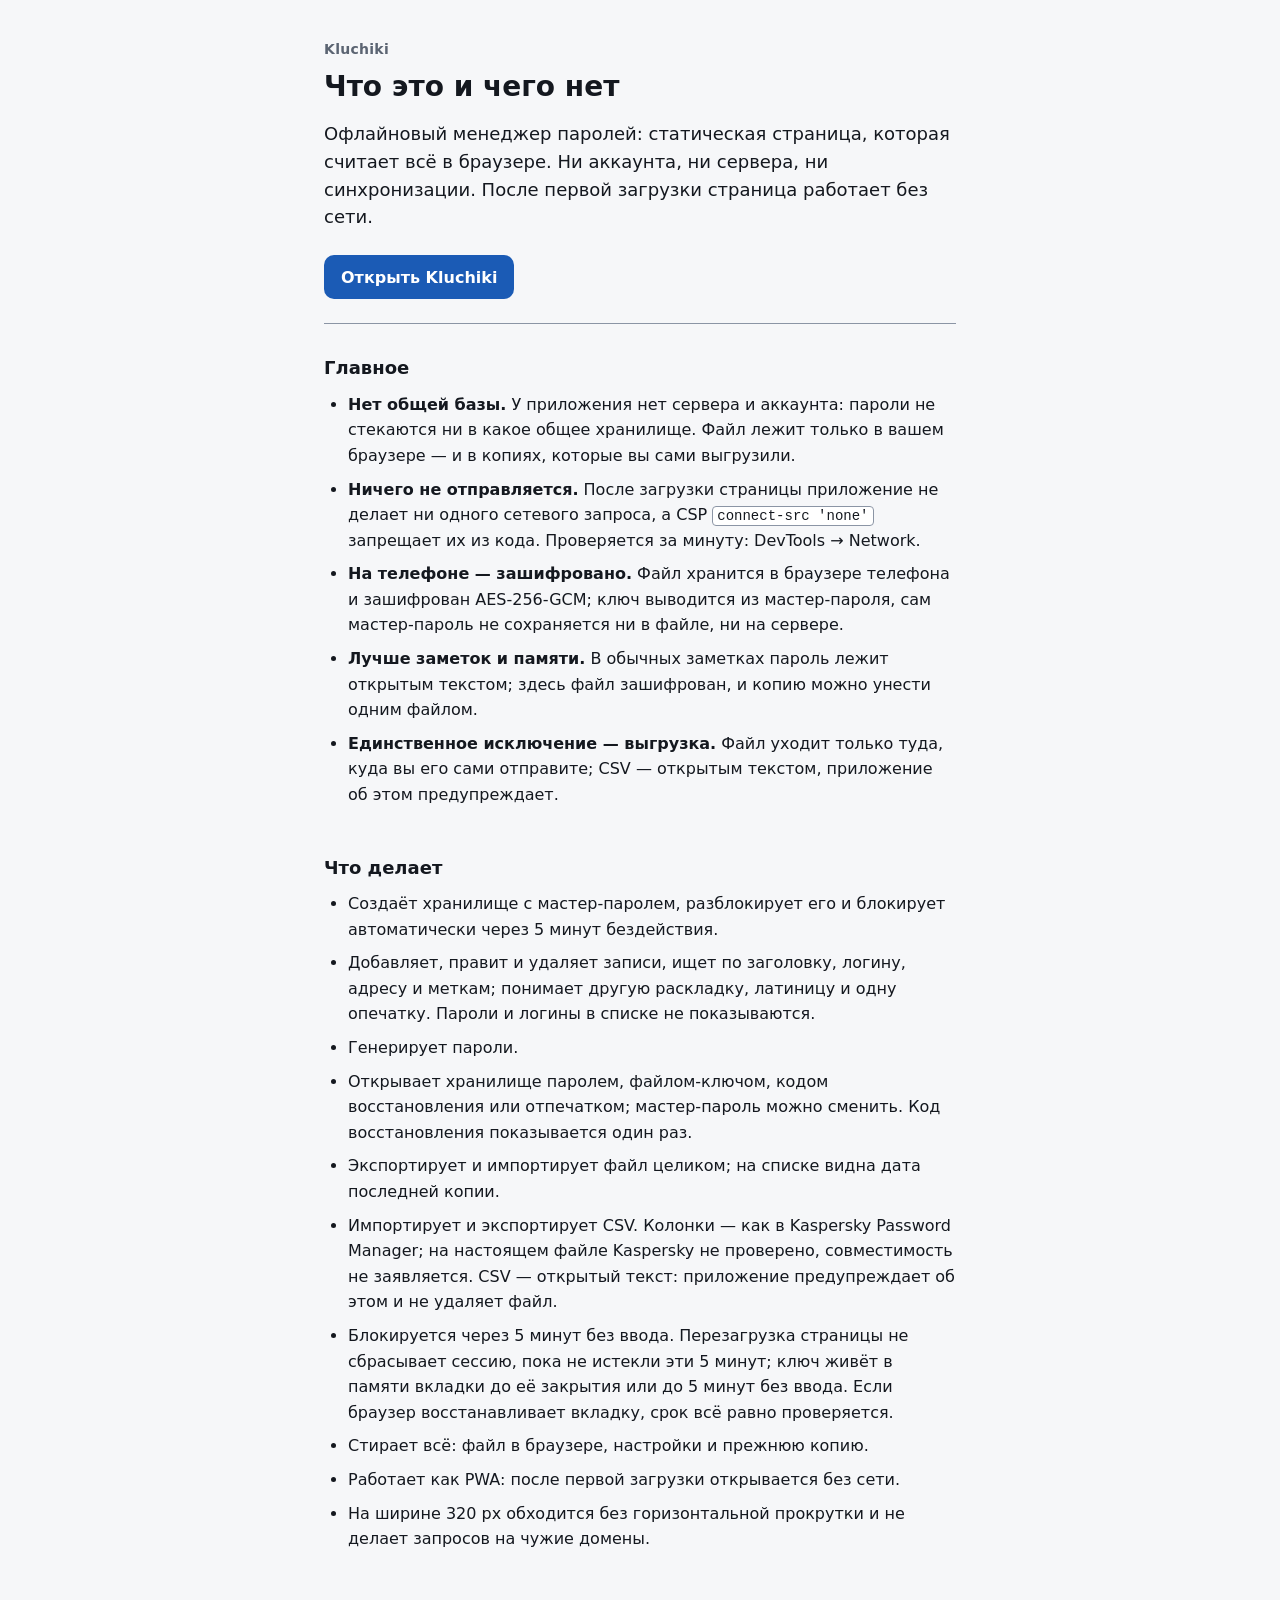
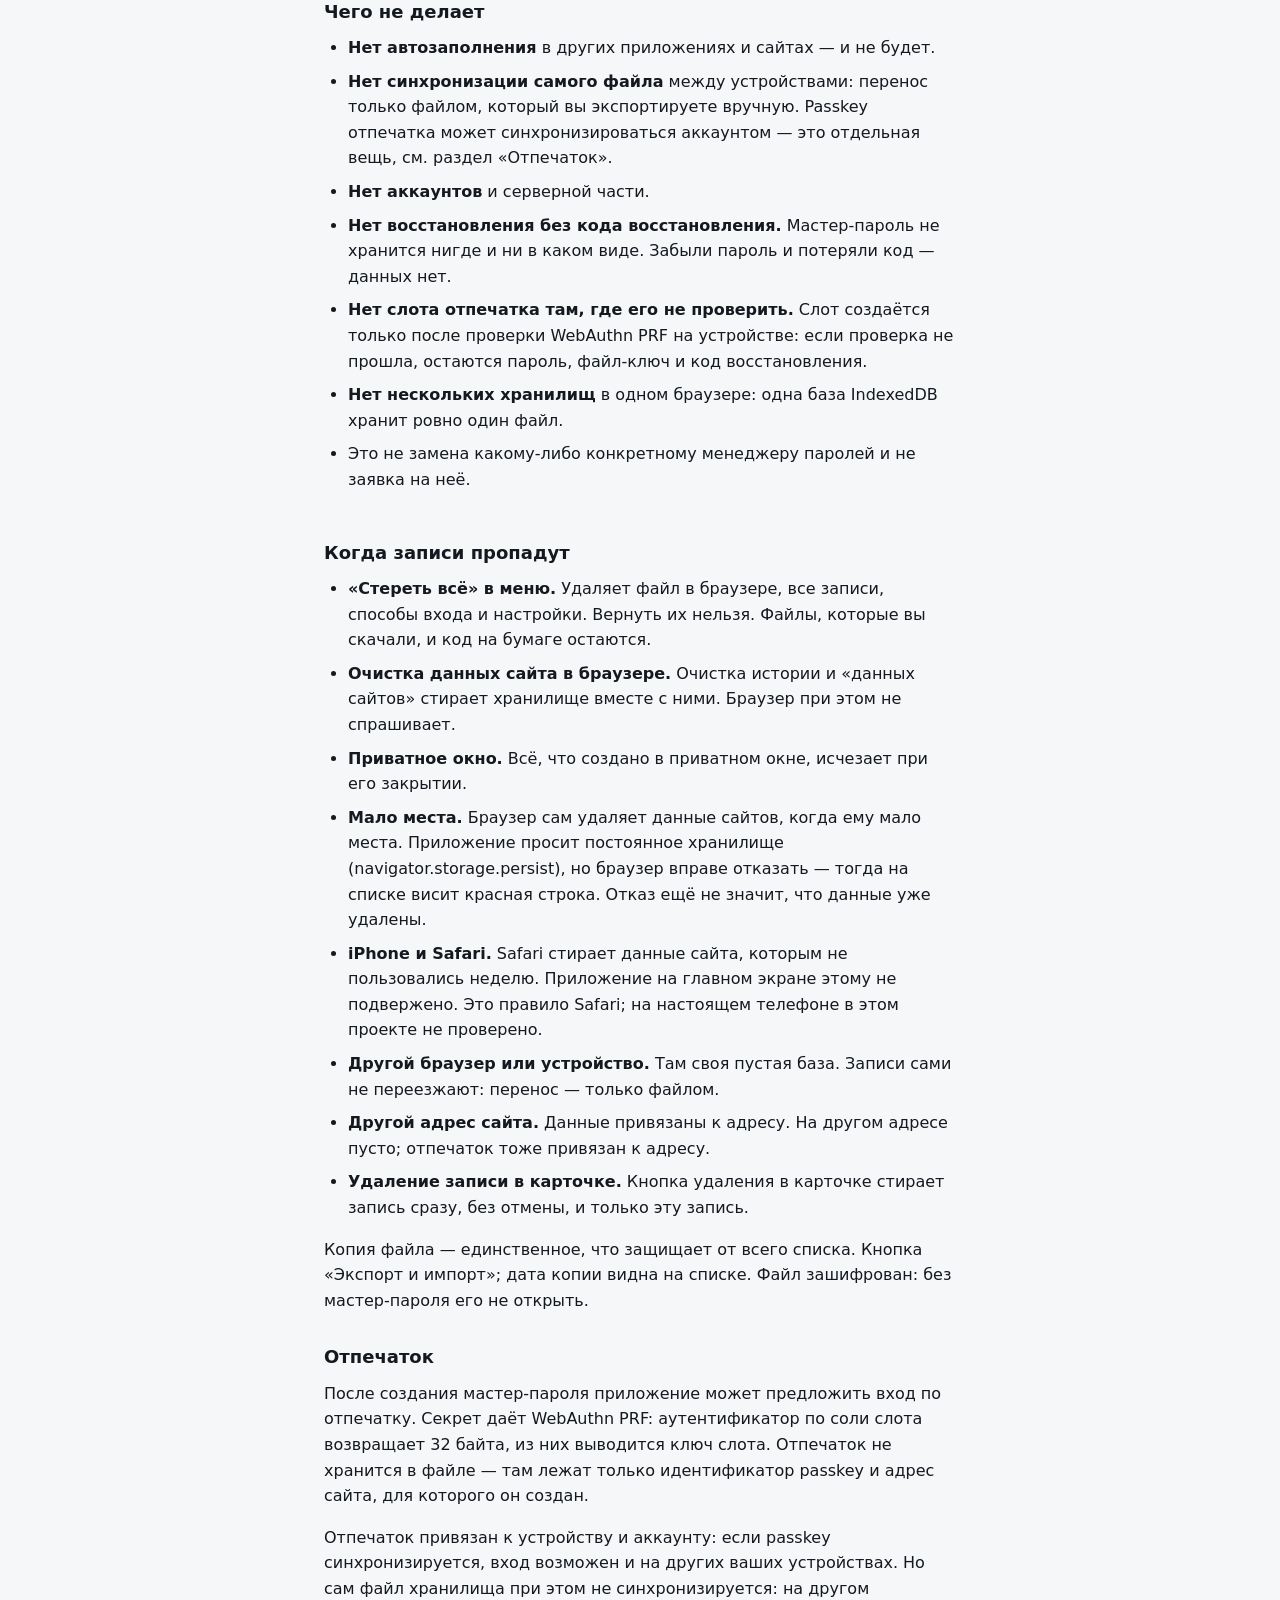
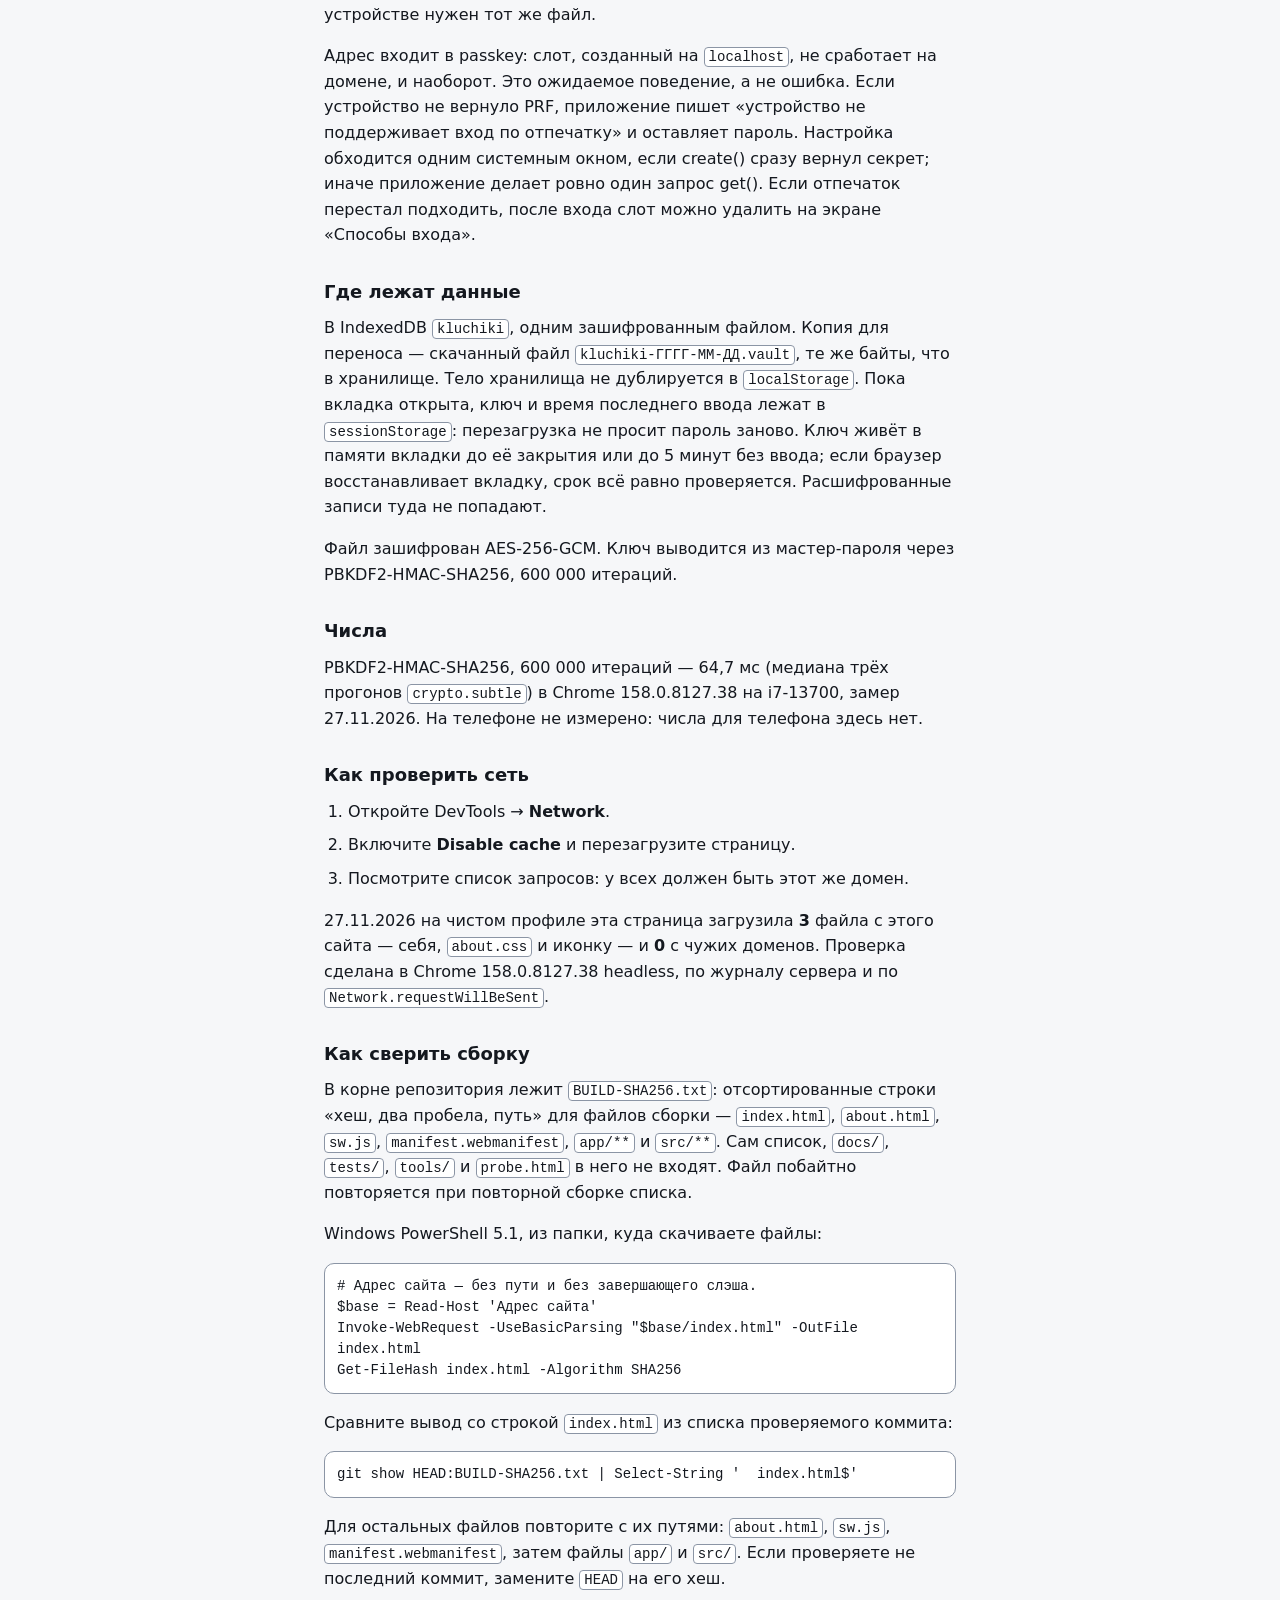
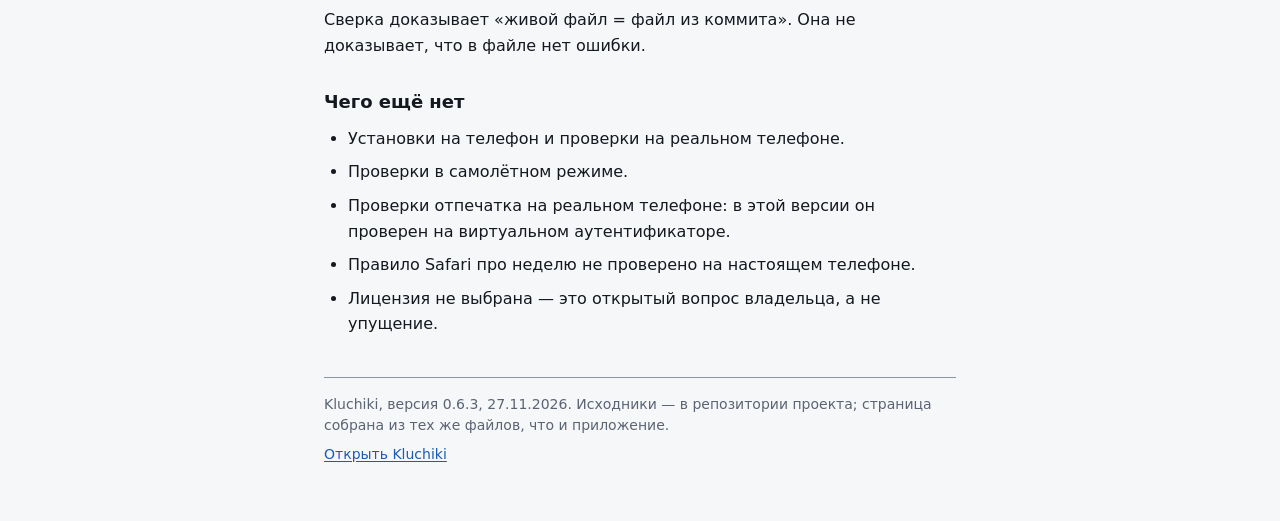
==== about.html @ 16d34124 "Артефакт приложения из main@2e95efb" ====
<!DOCTYPE html>
<html lang="ru">
<head>
<meta charset="utf-8">
<meta name="viewport" content="width=device-width, initial-scale=1">
<meta http-equiv="Content-Security-Policy" content="default-src 'none'; style-src 'self'; img-src 'self' data:">
<meta name="referrer" content="no-referrer">
<meta name="color-scheme" content="dark light">
<meta name="theme-color" content="#101216">
<title>Kluchiki — что это и чего нет</title>
<link rel="icon" type="image/png" sizes="192x192" href="./app/icons/icon-192.png">
<link rel="stylesheet" href="./app/about.css">
</head>
<body>
<main class="page">
<header class="hero">
<p class="wordmark">Kluchiki</p>
<h1>Что это и чего нет</h1>
<p class="lead">Офлайновый менеджер паролей: статическая страница, которая считает всё в браузере. Ни аккаунта, ни сервера, ни синхронизации. После первой загрузки страница работает без сети.</p>
<p class="lead-actions"><a class="button" href="./index.html">Открыть Kluchiki</a></p>
</header>

<section>
<h2>Главное</h2>
<ul>
<li><strong>Нет общей базы.</strong> У приложения нет сервера и аккаунта: пароли не стекаются ни в какое общее хранилище. Файл лежит только в вашем браузере — и в копиях, которые вы сами выгрузили.</li>
<li><strong>Ничего не отправляется.</strong> После загрузки страницы приложение не делает ни одного сетевого запроса, а CSP <code>connect-src 'none'</code> запрещает их из кода. Проверяется за минуту: DevTools → Network.</li>
<li><strong>На телефоне — зашифровано.</strong> Файл хранится в браузере телефона и зашифрован AES-256-GCM; ключ выводится из мастер-пароля, сам мастер-пароль не сохраняется ни в файле, ни на сервере.</li>
<li><strong>Лучше заметок и памяти.</strong> В обычных заметках пароль лежит открытым текстом; здесь файл зашифрован, и копию можно унести одним файлом.</li>
<li><strong>Единственное исключение — выгрузка.</strong> Файл уходит только туда, куда вы его сами отправите; CSV — открытым текстом, приложение об этом предупреждает.</li>
</ul>
</section>

<section>
<h2>Что делает</h2>
<ul>
<li>Создаёт хранилище с мастер-паролем, разблокирует его и блокирует автоматически через 5 минут бездействия.</li>
<li>Добавляет, правит и удаляет записи, ищет по заголовку, логину, адресу и меткам; понимает другую раскладку, латиницу и одну опечатку. Пароли и логины в списке не показываются.</li>
<li>Генерирует пароли.</li>
<li>Открывает хранилище паролем, файлом-ключом, кодом восстановления или отпечатком; мастер-пароль можно сменить. Код восстановления показывается один раз.</li>
<li>Экспортирует и импортирует файл целиком; на списке видна дата последней копии.</li>
<li>Импортирует и экспортирует CSV. Колонки — как в Kaspersky Password Manager; на настоящем файле Kaspersky не проверено, совместимость не заявляется. CSV — открытый текст: приложение предупреждает об этом и не удаляет файл.</li>
<li>Блокируется через 5 минут без ввода. Перезагрузка страницы не сбрасывает сессию, пока не истекли эти 5 минут; ключ живёт в памяти вкладки до её закрытия или до 5 минут без ввода. Если браузер восстанавливает вкладку, срок всё равно проверяется.</li>
<li>Стирает всё: файл в браузере, настройки и прежнюю копию.</li>
<li>Работает как PWA: после первой загрузки открывается без сети.</li>
<li>На ширине 320 px обходится без горизонтальной прокрутки и не делает запросов на чужие домены.</li>
</ul>
</section>

<section>
<h2>Чего не делает</h2>
<ul>
<li><strong>Нет автозаполнения</strong> в других приложениях и сайтах — и не будет.</li>
<li><strong>Нет синхронизации самого файла</strong> между устройствами: перенос только файлом, который вы экспортируете вручную. Passkey отпечатка может синхронизироваться аккаунтом — это отдельная вещь, см. раздел «Отпечаток».</li>
<li><strong>Нет аккаунтов</strong> и серверной части.</li>
<li><strong>Нет восстановления без кода восстановления.</strong> Мастер-пароль не хранится нигде и ни в каком виде. Забыли пароль и потеряли код — данных нет.</li>
<li><strong>Нет слота отпечатка там, где его не проверить.</strong> Слот создаётся только после проверки WebAuthn PRF на устройстве: если проверка не прошла, остаются пароль, файл-ключ и код восстановления.</li>
<li><strong>Нет нескольких хранилищ</strong> в одном браузере: одна база IndexedDB хранит ровно один файл.</li>
<li>Это не замена какому-либо конкретному менеджеру паролей и не заявка на неё.</li>
</ul>
</section>

<section>
<h2>Когда записи пропадут</h2>
<ul>
<li><strong>«Стереть всё» в меню.</strong> Удаляет файл в браузере, все записи, способы входа и настройки. Вернуть их нельзя. Файлы, которые вы скачали, и код на бумаге остаются.</li>
<li><strong>Очистка данных сайта в браузере.</strong> Очистка истории и «данных сайтов» стирает хранилище вместе с ними. Браузер при этом не спрашивает.</li>
<li><strong>Приватное окно.</strong> Всё, что создано в приватном окне, исчезает при его закрытии.</li>
<li><strong>Мало места.</strong> Браузер сам удаляет данные сайтов, когда ему мало места. Приложение просит постоянное хранилище (navigator.storage.persist), но браузер вправе отказать — тогда на списке висит красная строка. Отказ ещё не значит, что данные уже удалены.</li>
<li><strong>iPhone и Safari.</strong> Safari стирает данные сайта, которым не пользовались неделю. Приложение на главном экране этому не подвержено. Это правило Safari; на настоящем телефоне в этом проекте не проверено.</li>
<li><strong>Другой браузер или устройство.</strong> Там своя пустая база. Записи сами не переезжают: перенос — только файлом.</li>
<li><strong>Другой адрес сайта.</strong> Данные привязаны к адресу. На другом адресе пусто; отпечаток тоже привязан к адресу.</li>
<li><strong>Удаление записи в карточке.</strong> Кнопка удаления в карточке стирает запись сразу, без отмены, и только эту запись.</li>
</ul>
<p>Копия файла — единственное, что защищает от всего списка. Кнопка «Экспорт и импорт»; дата копии видна на списке. Файл зашифрован: без мастер-пароля его не открыть.</p>
</section>

<section>
<h2>Отпечаток</h2>
<p>После создания мастер-пароля приложение может предложить вход по отпечатку. Секрет даёт WebAuthn PRF: аутентификатор по соли слота возвращает 32 байта, из них выводится ключ слота. Отпечаток не хранится в файле — там лежат только идентификатор passkey и адрес сайта, для которого он создан.</p>
<p>Отпечаток привязан к устройству и аккаунту: если passkey синхронизируется, вход возможен и на других ваших устройствах. Но сам файл хранилища при этом не синхронизируется: на другом устройстве нужен тот же файл.</p>
<p>Адрес входит в passkey: слот, созданный на <code>localhost</code>, не сработает на домене, и наоборот. Это ожидаемое поведение, а не ошибка. Если устройство не вернуло PRF, приложение пишет «устройство не поддерживает вход по отпечатку» и оставляет пароль. Настройка обходится одним системным окном, если create() сразу вернул секрет; иначе приложение делает ровно один запрос get(). Если отпечаток перестал подходить, после входа слот можно удалить на экране «Способы входа».</p>
</section>

<section>
<h2>Где лежат данные</h2>
<p>В IndexedDB <code>kluchiki</code>, одним зашифрованным файлом. Копия для переноса — скачанный файл <code>kluchiki-ГГГГ-ММ-ДД.vault</code>, те же байты, что в хранилище. Тело хранилища не дублируется в <code>localStorage</code>. Пока вкладка открыта, ключ и время последнего ввода лежат в <code>sessionStorage</code>: перезагрузка не просит пароль заново. Ключ живёт в памяти вкладки до её закрытия или до 5 минут без ввода; если браузер восстанавливает вкладку, срок всё равно проверяется. Расшифрованные записи туда не попадают.</p>
<p>Файл зашифрован AES-256-GCM. Ключ выводится из мастер-пароля через PBKDF2-HMAC-SHA256, 600 000 итераций.</p>
</section>

<section>
<h2>Числа</h2>
<p>PBKDF2-HMAC-SHA256, 600 000 итераций — 64,7 мс (медиана трёх прогонов <code>crypto.subtle</code>) в Chrome 158.0.8127.38 на i7-13700, замер 27.11.2026. На телефоне не измерено: числа для телефона здесь нет.</p>
</section>

<section>
<h2>Как проверить сеть</h2>
<ol>
<li>Откройте DevTools → <strong>Network</strong>.</li>
<li>Включите <strong>Disable cache</strong> и перезагрузите страницу.</li>
<li>Посмотрите список запросов: у всех должен быть этот же домен.</li>
</ol>
<p>27.11.2026 на чистом профиле эта страница загрузила <strong>3</strong> файла с этого сайта — себя, <code>about.css</code> и иконку — и <strong>0</strong> с чужих доменов. Проверка сделана в Chrome 158.0.8127.38 headless, по журналу сервера и по <code>Network.requestWillBeSent</code>.</p>
</section>

<section>
<h2>Как сверить сборку</h2>
<p>В корне репозитория лежит <code>BUILD-SHA256.txt</code>: отсортированные строки «хеш, два пробела, путь» для файлов сборки — <code>index.html</code>, <code>about.html</code>, <code>sw.js</code>, <code>manifest.webmanifest</code>, <code>app/**</code> и <code>src/**</code>. Сам список, <code>docs/</code>, <code>tests/</code>, <code>tools/</code> и <code>probe.html</code> в него не входят. Файл побайтно повторяется при повторной сборке списка.</p>
<p>Windows PowerShell 5.1, из папки, куда скачиваете файлы:</p>
<pre><code># Адрес сайта — без пути и без завершающего слэша.
$base = Read-Host 'Адрес сайта'
Invoke-WebRequest -UseBasicParsing "$base/index.html" -OutFile index.html
Get-FileHash index.html -Algorithm SHA256</code></pre>
<p>Сравните вывод со строкой <code>index.html</code> из списка проверяемого коммита:</p>
<pre><code>git show HEAD:BUILD-SHA256.txt | Select-String '  index.html$'</code></pre>
<p>Для остальных файлов повторите с их путями: <code>about.html</code>, <code>sw.js</code>, <code>manifest.webmanifest</code>, затем файлы <code>app/</code> и <code>src/</code>. Если проверяете не последний коммит, замените <code>HEAD</code> на его хеш.</p>
<p>Сверка доказывает «живой файл = файл из коммита». Она не доказывает, что в файле нет ошибки.</p>
</section>

<section>
<h2>Чего ещё нет</h2>
<ul>
<li>Установки на телефон и проверки на реальном телефоне.</li>
<li>Проверки в самолётном режиме.</li>
<li>Проверки отпечатка на реальном телефоне: в этой версии он проверен на виртуальном аутентификаторе.</li>
<li>Правило Safari про неделю не проверено на настоящем телефоне.</li>
<li>Лицензия не выбрана — это открытый вопрос владельца, а не упущение.</li>
</ul>
</section>

<footer class="footer">
<p>Kluchiki, версия 0.6.3, 27.11.2026. Исходники — в репозитории проекта; страница собрана из тех же файлов, что и приложение.</p>
<p><a href="./index.html">Открыть Kluchiki</a></p>
</footer>
</main>
</body>
</html>
---- app/about.css ----
/* Публичная страница Kluchiki. Палитра и типографика — docs/ui.md §1–2:
   те же токены, системный шрифт, тёмная и светлая тема по системе. */

:root {
  color-scheme: dark light;
  --bg: #101216;
  --surface: #191d24;
  --text: #e8eaed;
  --muted: #a9b0bb;
  --accent: #7fb0ff;
  --danger: #ff9a9a;
  --border: #616e85;
  --on-accent: var(--bg);
  --font-text: system-ui, -apple-system, "Segoe UI", Roboto, sans-serif;
  --font-mono: ui-monospace, SFMono-Regular, Menlo, Consolas, monospace;
}

@media (prefers-color-scheme: light) {
  :root {
    --bg: #f6f7f9;
    --surface: #ffffff;
    --text: #14181f;
    --muted: #5b6472;
    --accent: #1b5bb5;
    --danger: #b3261e;
    --border: #8b95a5;
    --on-accent: var(--surface);
  }
}

* {
  box-sizing: border-box;
}

html {
  -webkit-text-size-adjust: 100%;
}

body {
  margin: 0;
  background: var(--bg);
  color: var(--text);
  font: 400 16px/1.6 var(--font-text);
}

:focus {
  outline: 2px solid var(--accent);
  outline-offset: 2px;
}

.page {
  width: 100%;
  max-width: 680px;
  margin: 0 auto;
  padding: 24px 16px 48px;
}

@media (min-width: 480px) {
  .page {
    padding: 40px 24px 56px;
  }
}

.hero {
  padding-bottom: 24px;
  border-bottom: 1px solid var(--border);
}

.wordmark {
  margin: 0 0 12px;
  font: 600 14px/1.3 var(--font-text);
  letter-spacing: 0.02em;
  color: var(--muted);
}

h1 {
  margin: 0;
  font: 700 28px/1.2 var(--font-text);
  overflow-wrap: anywhere;
}

.lead {
  margin: 16px 0 0;
  font: 400 18px/1.55 var(--font-text);
  color: var(--text);
}

.lead-actions {
  margin: 24px 0 0;
}

section {
  padding-top: 32px;
}

h2 {
  margin: 0 0 12px;
  font: 600 18px/1.3 var(--font-text);
}

p {
  margin: 0 0 16px;
}

p:last-child {
  margin-bottom: 0;
}

ul,
ol {
  margin: 0 0 16px;
  padding-left: 24px;
}

li {
  margin: 0 0 8px;
}

li:last-child {
  margin-bottom: 0;
}

strong {
  font-weight: 600;
}

a {
  color: var(--accent);
  text-decoration: underline;
  text-underline-offset: 2px;
  overflow-wrap: anywhere;
}

.button {
  display: inline-flex;
  align-items: center;
  justify-content: center;
  min-height: 44px;
  padding: 0 16px;
  border: 1px solid transparent;
  border-radius: 10px;
  background: var(--accent);
  color: var(--on-accent);
  font: 600 16px/1.2 var(--font-text);
  text-decoration: none;
}

code {
  font: 400 14px/1.5 var(--font-mono);
  background: var(--surface);
  border: 1px solid var(--border);
  border-radius: 4px;
  padding: 1px 4px;
  overflow-wrap: anywhere;
}

pre {
  margin: 0 0 16px;
  padding: 12px;
  background: var(--surface);
  border: 1px solid var(--border);
  border-radius: 10px;
  overflow-x: auto;
}

pre code {
  display: block;
  padding: 0;
  border: 0;
  background: none;
  white-space: pre-wrap;
  overflow-wrap: anywhere;
}

.footer {
  margin-top: 40px;
  padding-top: 16px;
  border-top: 1px solid var(--border);
  font: 400 14px/1.5 var(--font-text);
  color: var(--muted);
}

.footer p {
  margin: 0 0 8px;
}

.footer p:last-child {
  margin-bottom: 0;
}
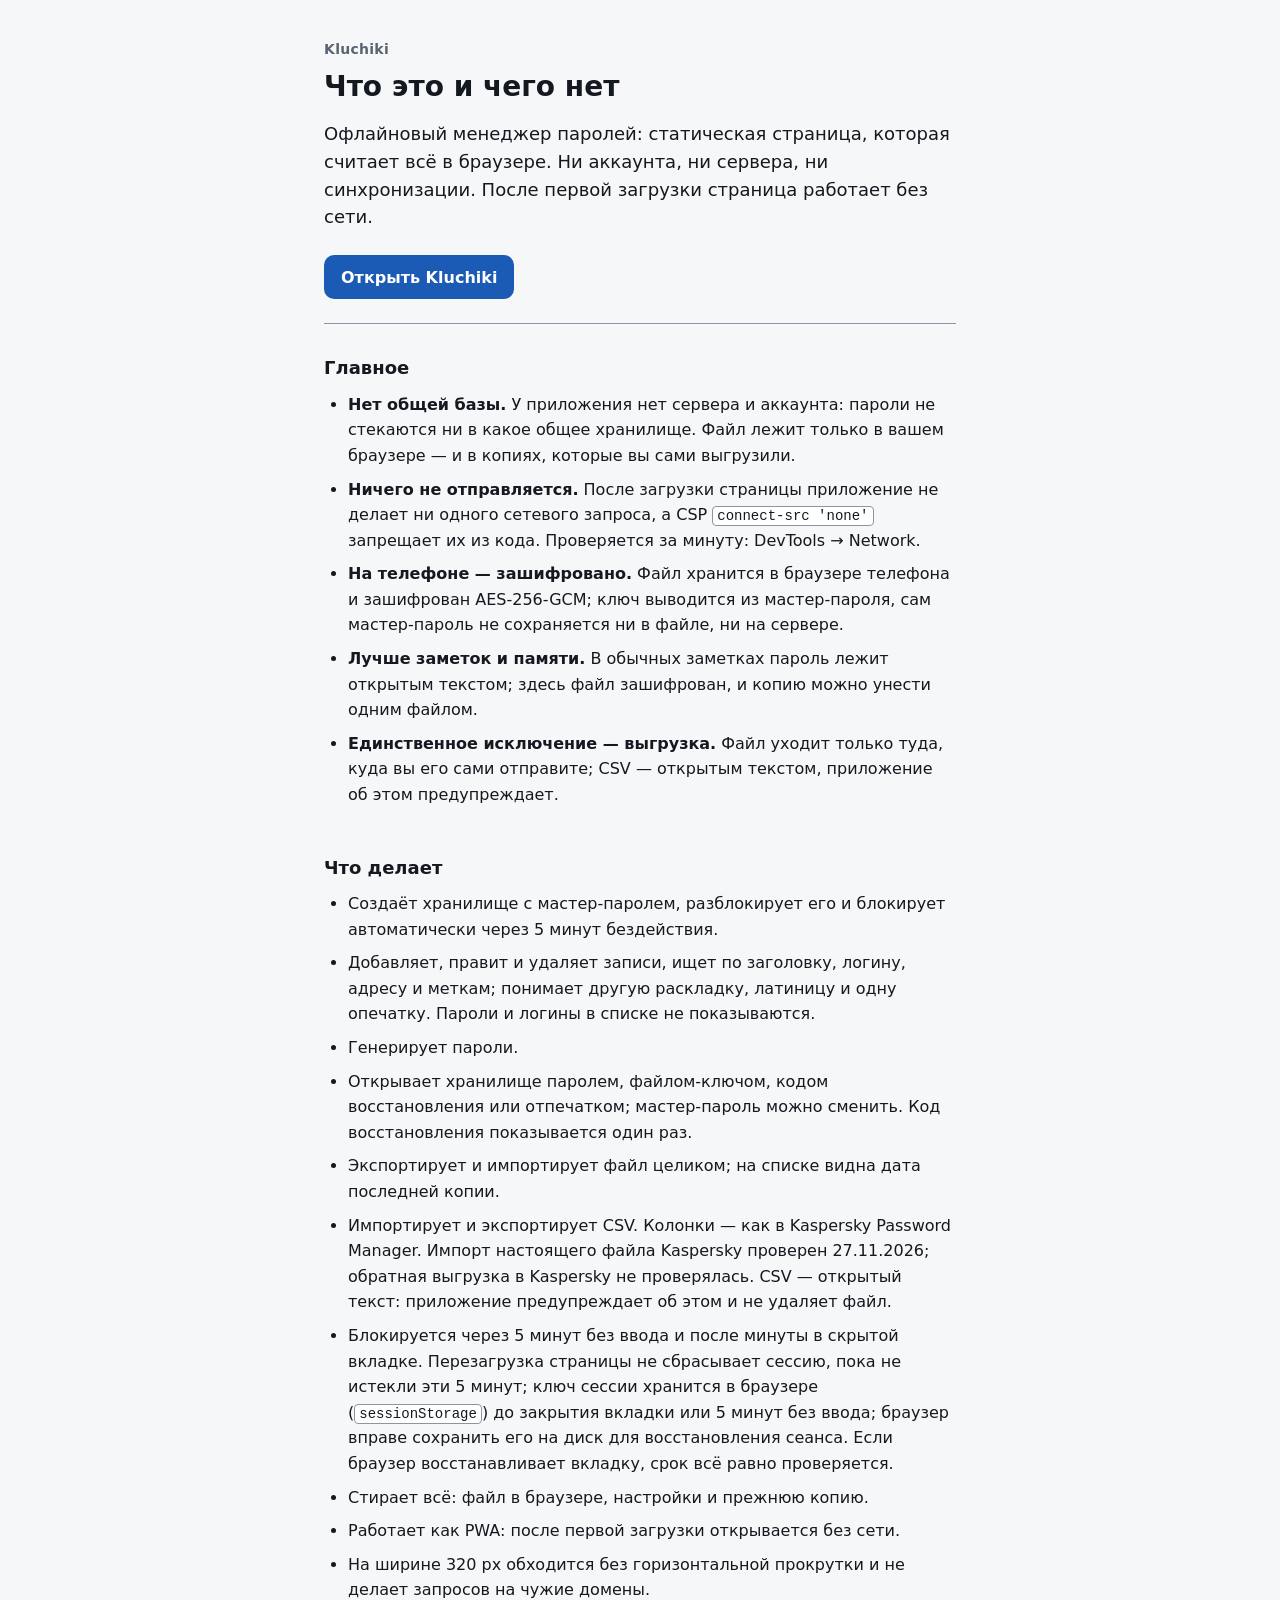
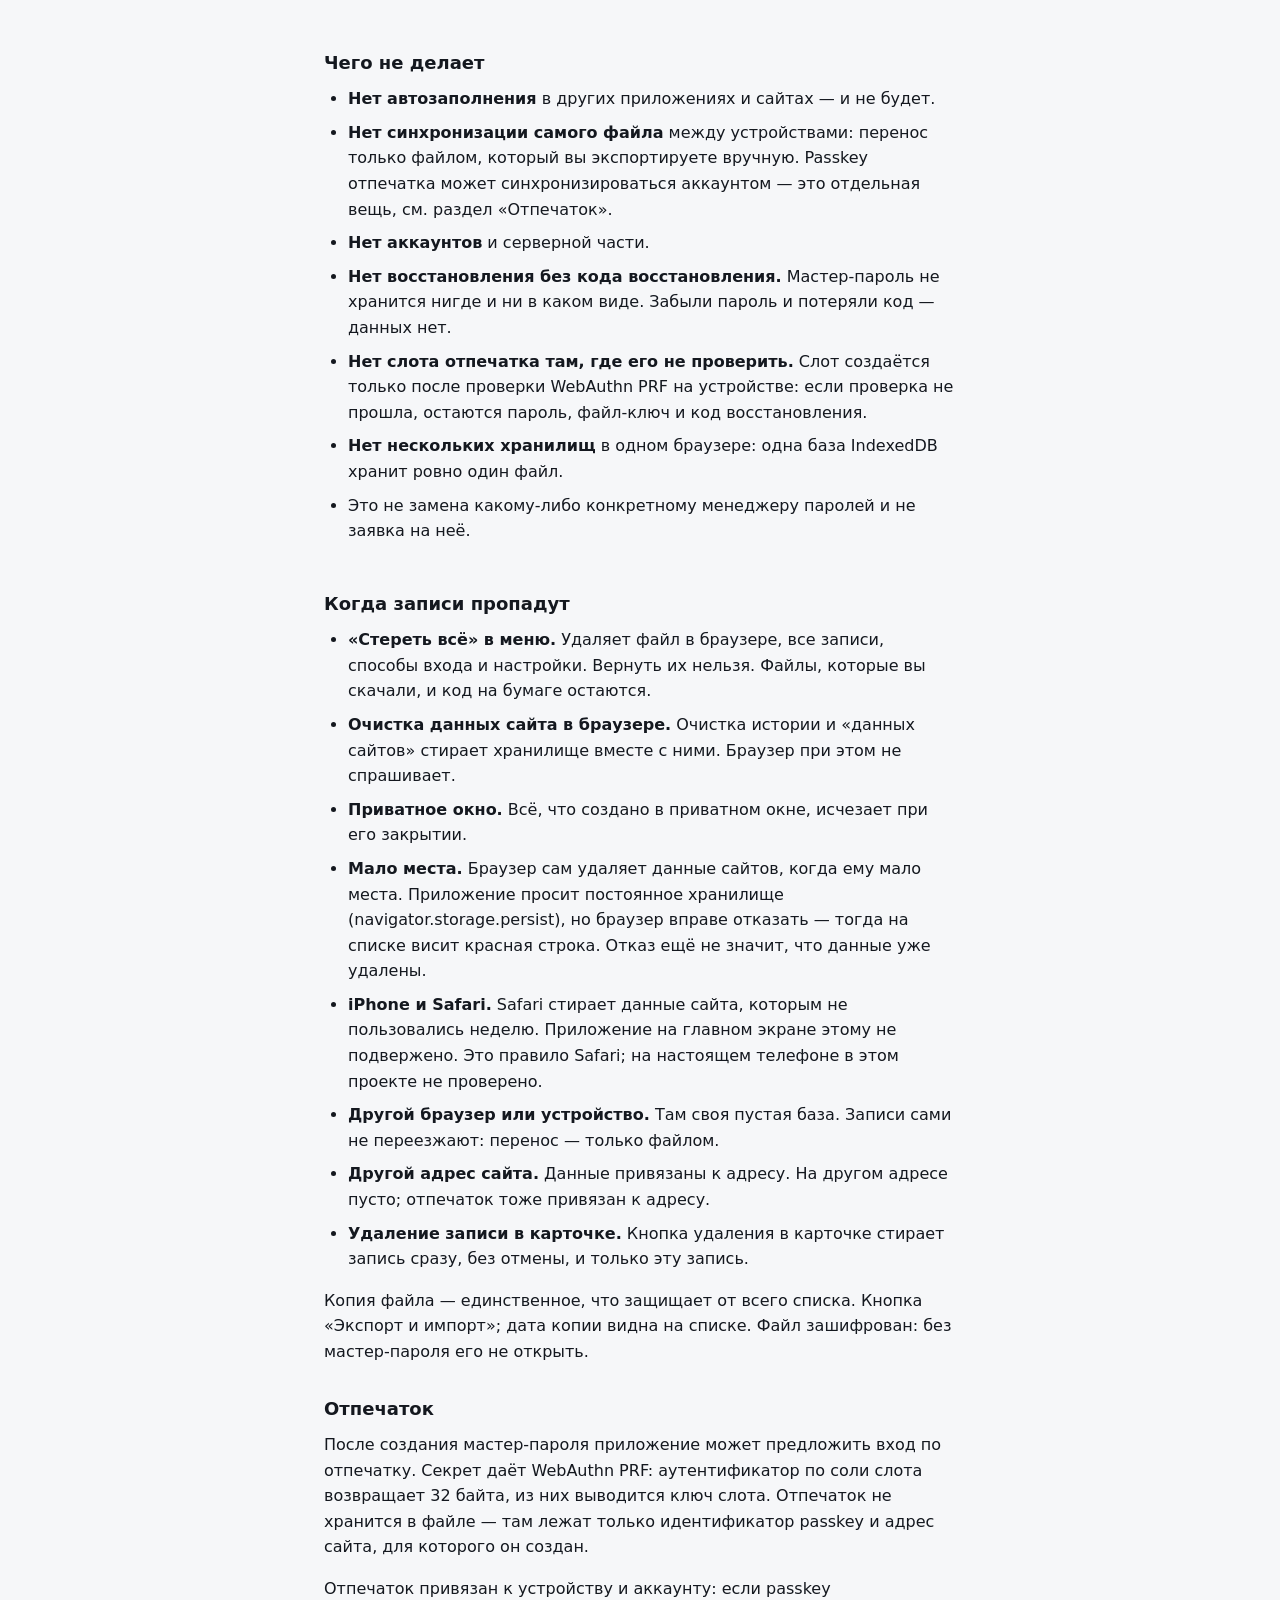
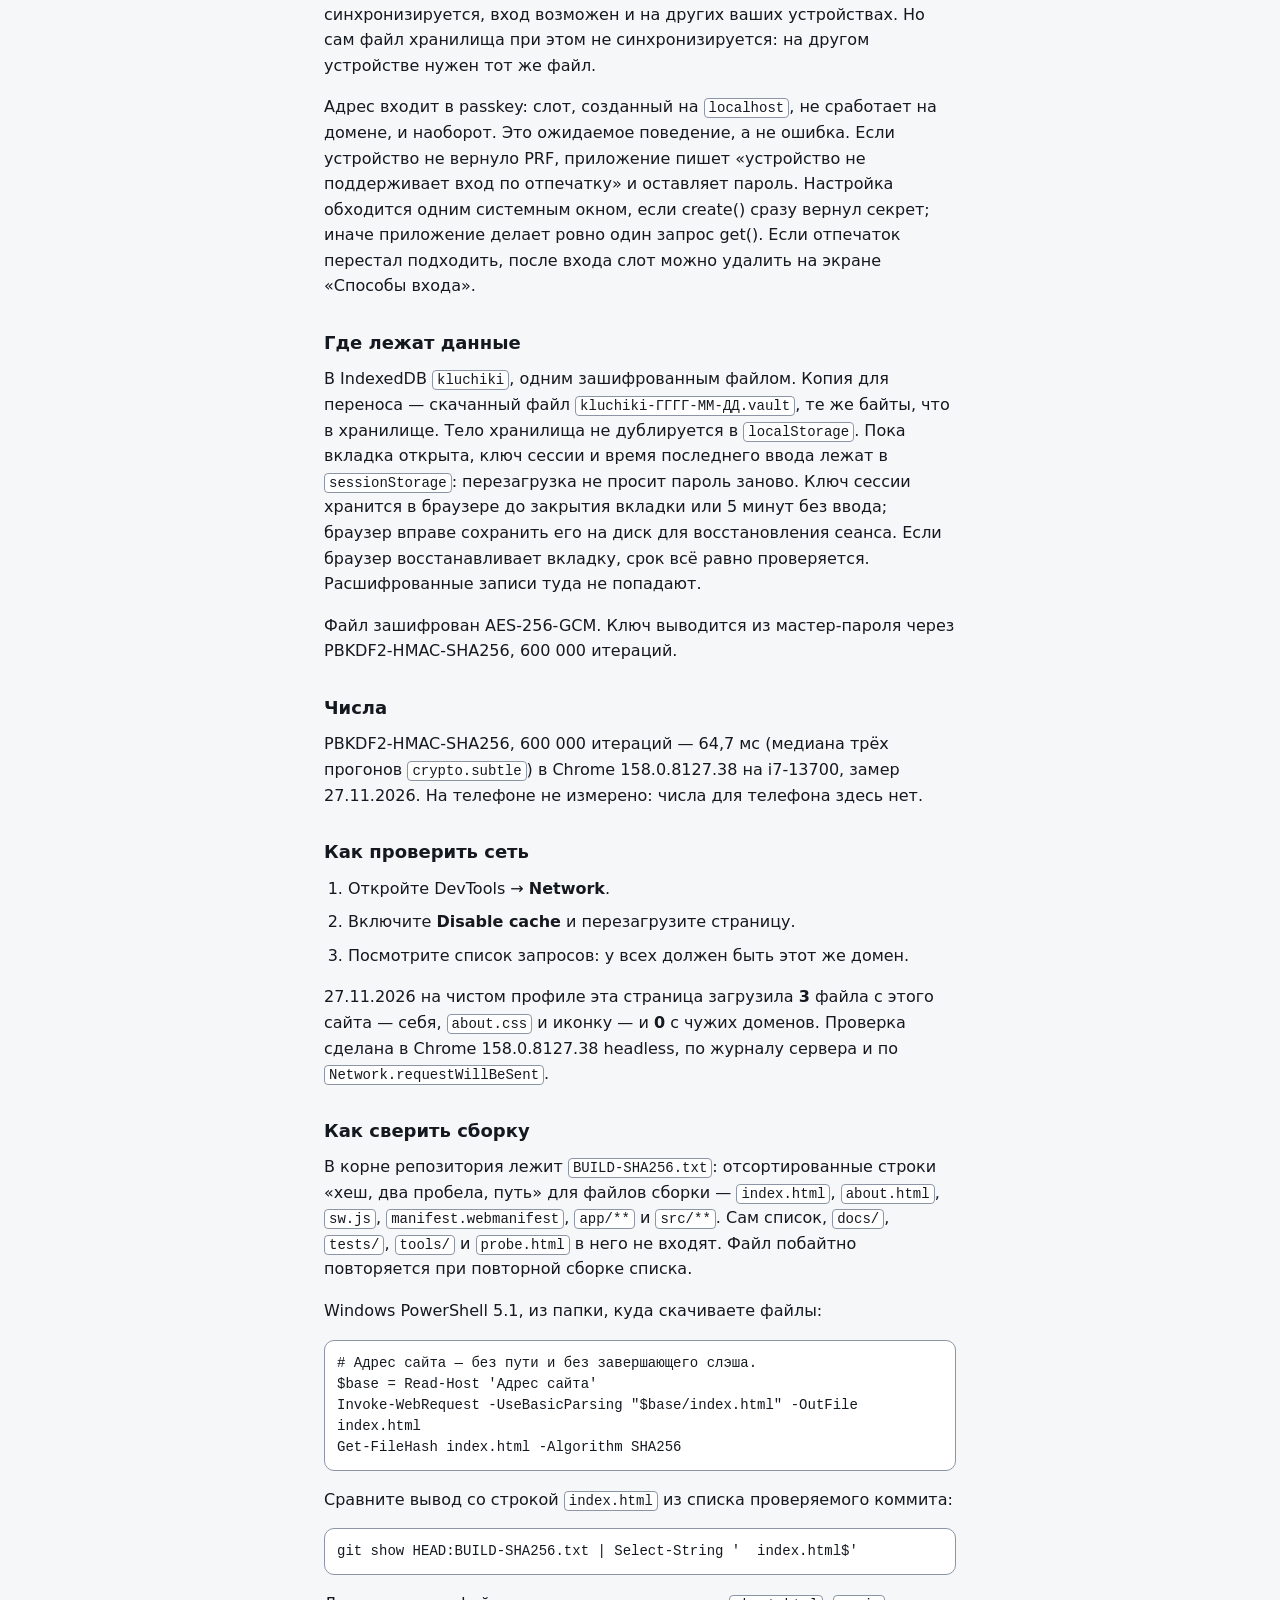
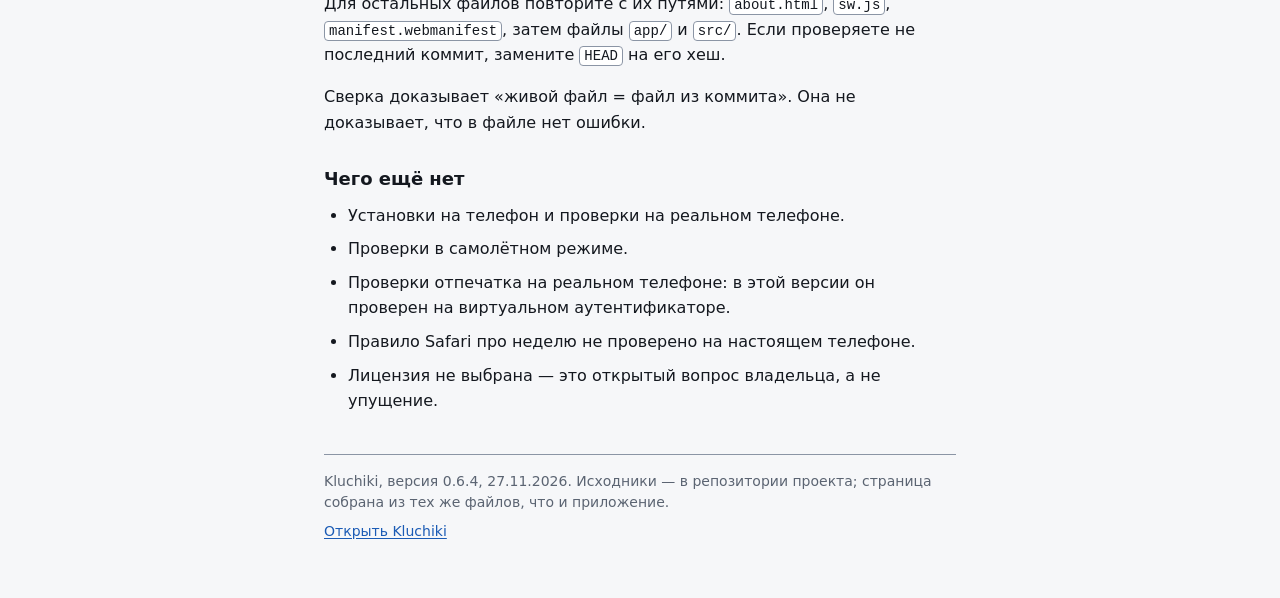
==== commit d125f3a9: "Артефакт v0.6.4 из main@688ef19" ====
--- a/about.html
+++ b/about.html
@@ -39,8 +39,8 @@
 <li>Генерирует пароли.</li>
 <li>Открывает хранилище паролем, файлом-ключом, кодом восстановления или отпечатком; мастер-пароль можно сменить. Код восстановления показывается один раз.</li>
 <li>Экспортирует и импортирует файл целиком; на списке видна дата последней копии.</li>
-<li>Импортирует и экспортирует CSV. Колонки — как в Kaspersky Password Manager; на настоящем файле Kaspersky не проверено, совместимость не заявляется. CSV — открытый текст: приложение предупреждает об этом и не удаляет файл.</li>
-<li>Блокируется через 5 минут без ввода. Перезагрузка страницы не сбрасывает сессию, пока не истекли эти 5 минут; ключ живёт в памяти вкладки до её закрытия или до 5 минут без ввода. Если браузер восстанавливает вкладку, срок всё равно проверяется.</li>
+<li>Импортирует и экспортирует CSV. Колонки — как в Kaspersky Password Manager. Импорт настоящего файла Kaspersky проверен 27.11.2026; обратная выгрузка в Kaspersky не проверялась. CSV — открытый текст: приложение предупреждает об этом и не удаляет файл.</li>
+<li>Блокируется через 5 минут без ввода и после минуты в скрытой вкладке. Перезагрузка страницы не сбрасывает сессию, пока не истекли эти 5 минут; ключ сессии хранится в браузере (<code>sessionStorage</code>) до закрытия вкладки или 5 минут без ввода; браузер вправе сохранить его на диск для восстановления сеанса. Если браузер восстанавливает вкладку, срок всё равно проверяется.</li>
 <li>Стирает всё: файл в браузере, настройки и прежнюю копию.</li>
 <li>Работает как PWA: после первой загрузки открывается без сети.</li>
 <li>На ширине 320 px обходится без горизонтальной прокрутки и не делает запросов на чужие домены.</li>
@@ -84,7 +84,7 @@
 
 <section>
 <h2>Где лежат данные</h2>
-<p>В IndexedDB <code>kluchiki</code>, одним зашифрованным файлом. Копия для переноса — скачанный файл <code>kluchiki-ГГГГ-ММ-ДД.vault</code>, те же байты, что в хранилище. Тело хранилища не дублируется в <code>localStorage</code>. Пока вкладка открыта, ключ и время последнего ввода лежат в <code>sessionStorage</code>: перезагрузка не просит пароль заново. Ключ живёт в памяти вкладки до её закрытия или до 5 минут без ввода; если браузер восстанавливает вкладку, срок всё равно проверяется. Расшифрованные записи туда не попадают.</p>
+<p>В IndexedDB <code>kluchiki</code>, одним зашифрованным файлом. Копия для переноса — скачанный файл <code>kluchiki-ГГГГ-ММ-ДД.vault</code>, те же байты, что в хранилище. Тело хранилища не дублируется в <code>localStorage</code>. Пока вкладка открыта, ключ сессии и время последнего ввода лежат в <code>sessionStorage</code>: перезагрузка не просит пароль заново. Ключ сессии хранится в браузере до закрытия вкладки или 5 минут без ввода; браузер вправе сохранить его на диск для восстановления сеанса. Если браузер восстанавливает вкладку, срок всё равно проверяется. Расшифрованные записи туда не попадают.</p>
 <p>Файл зашифрован AES-256-GCM. Ключ выводится из мастер-пароля через PBKDF2-HMAC-SHA256, 600 000 итераций.</p>
 </section>
 
@@ -129,7 +129,7 @@
 </section>
 
 <footer class="footer">
-<p>Kluchiki, версия 0.6.3, 27.11.2026. Исходники — в репозитории проекта; страница собрана из тех же файлов, что и приложение.</p>
+<p>Kluchiki, версия 0.6.4, 27.11.2026. Исходники — в репозитории проекта; страница собрана из тех же файлов, что и приложение.</p>
 <p><a href="./index.html">Открыть Kluchiki</a></p>
 </footer>
 </main>
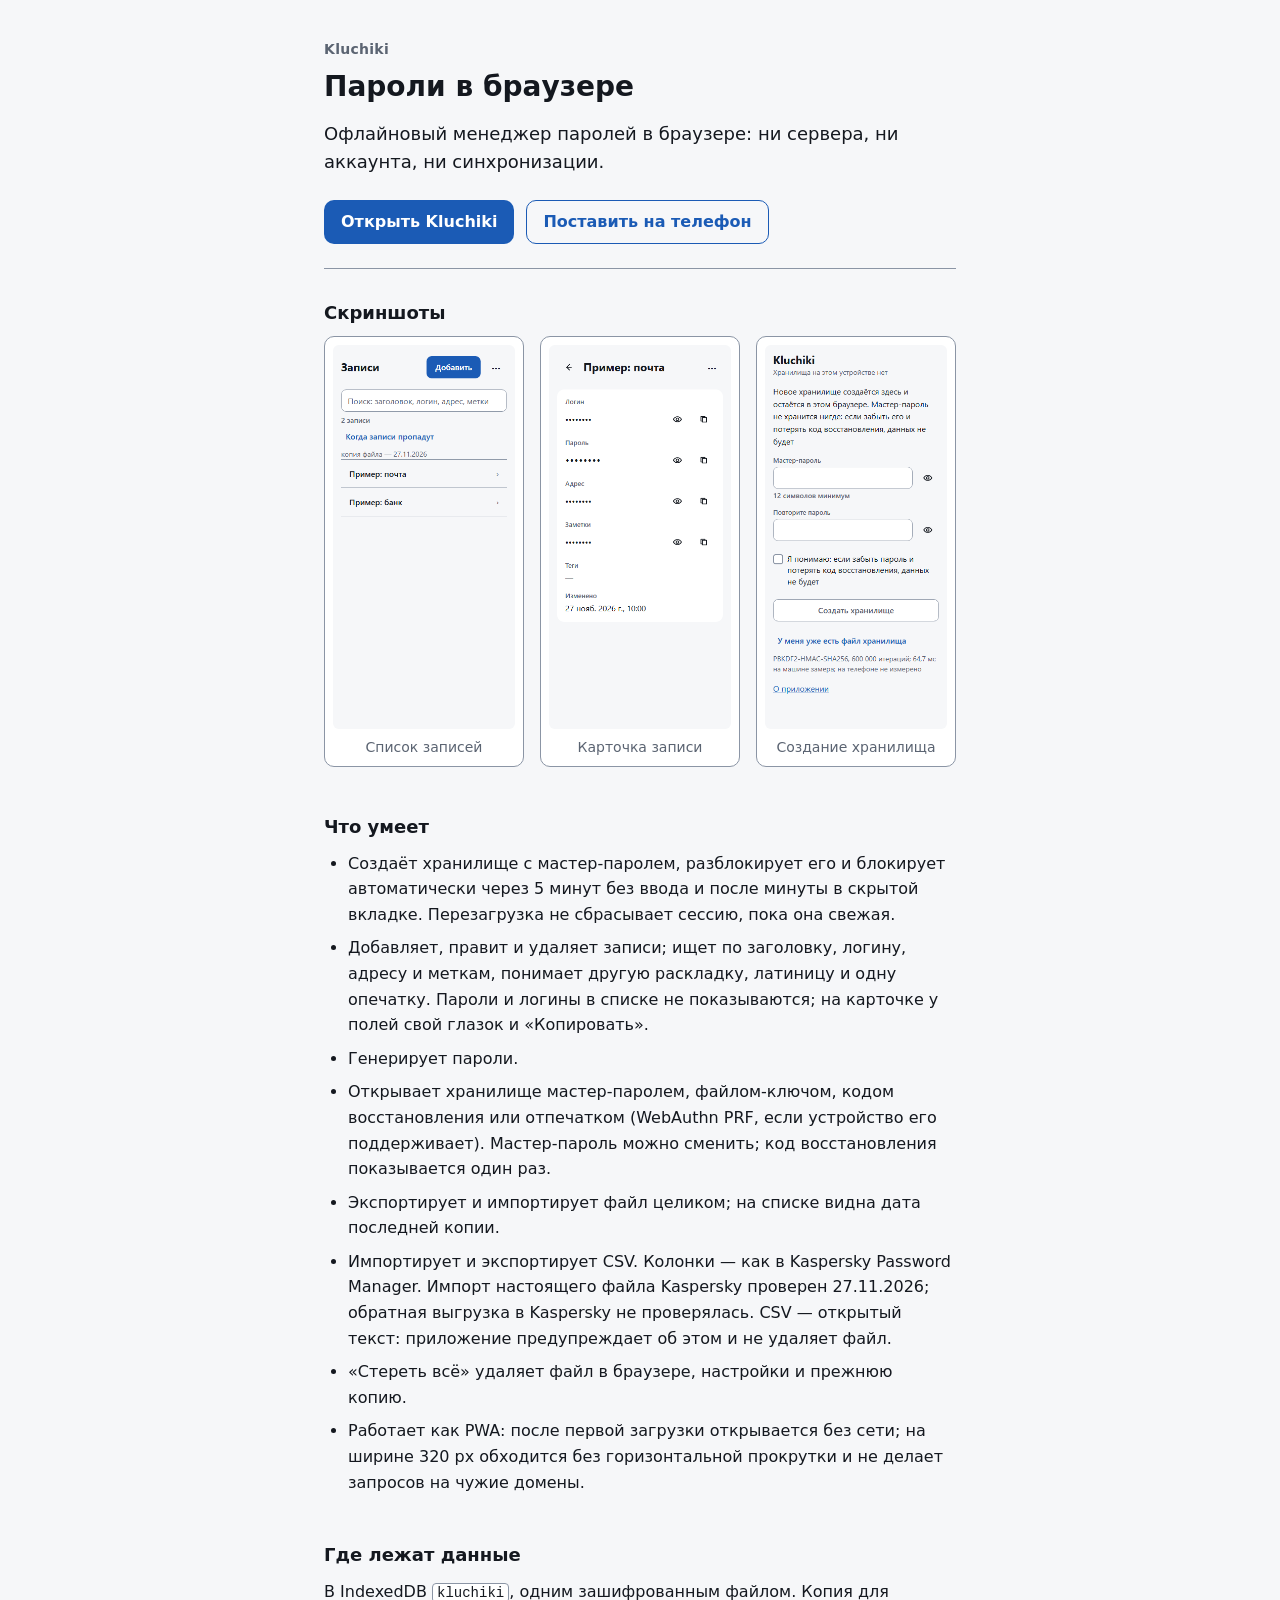
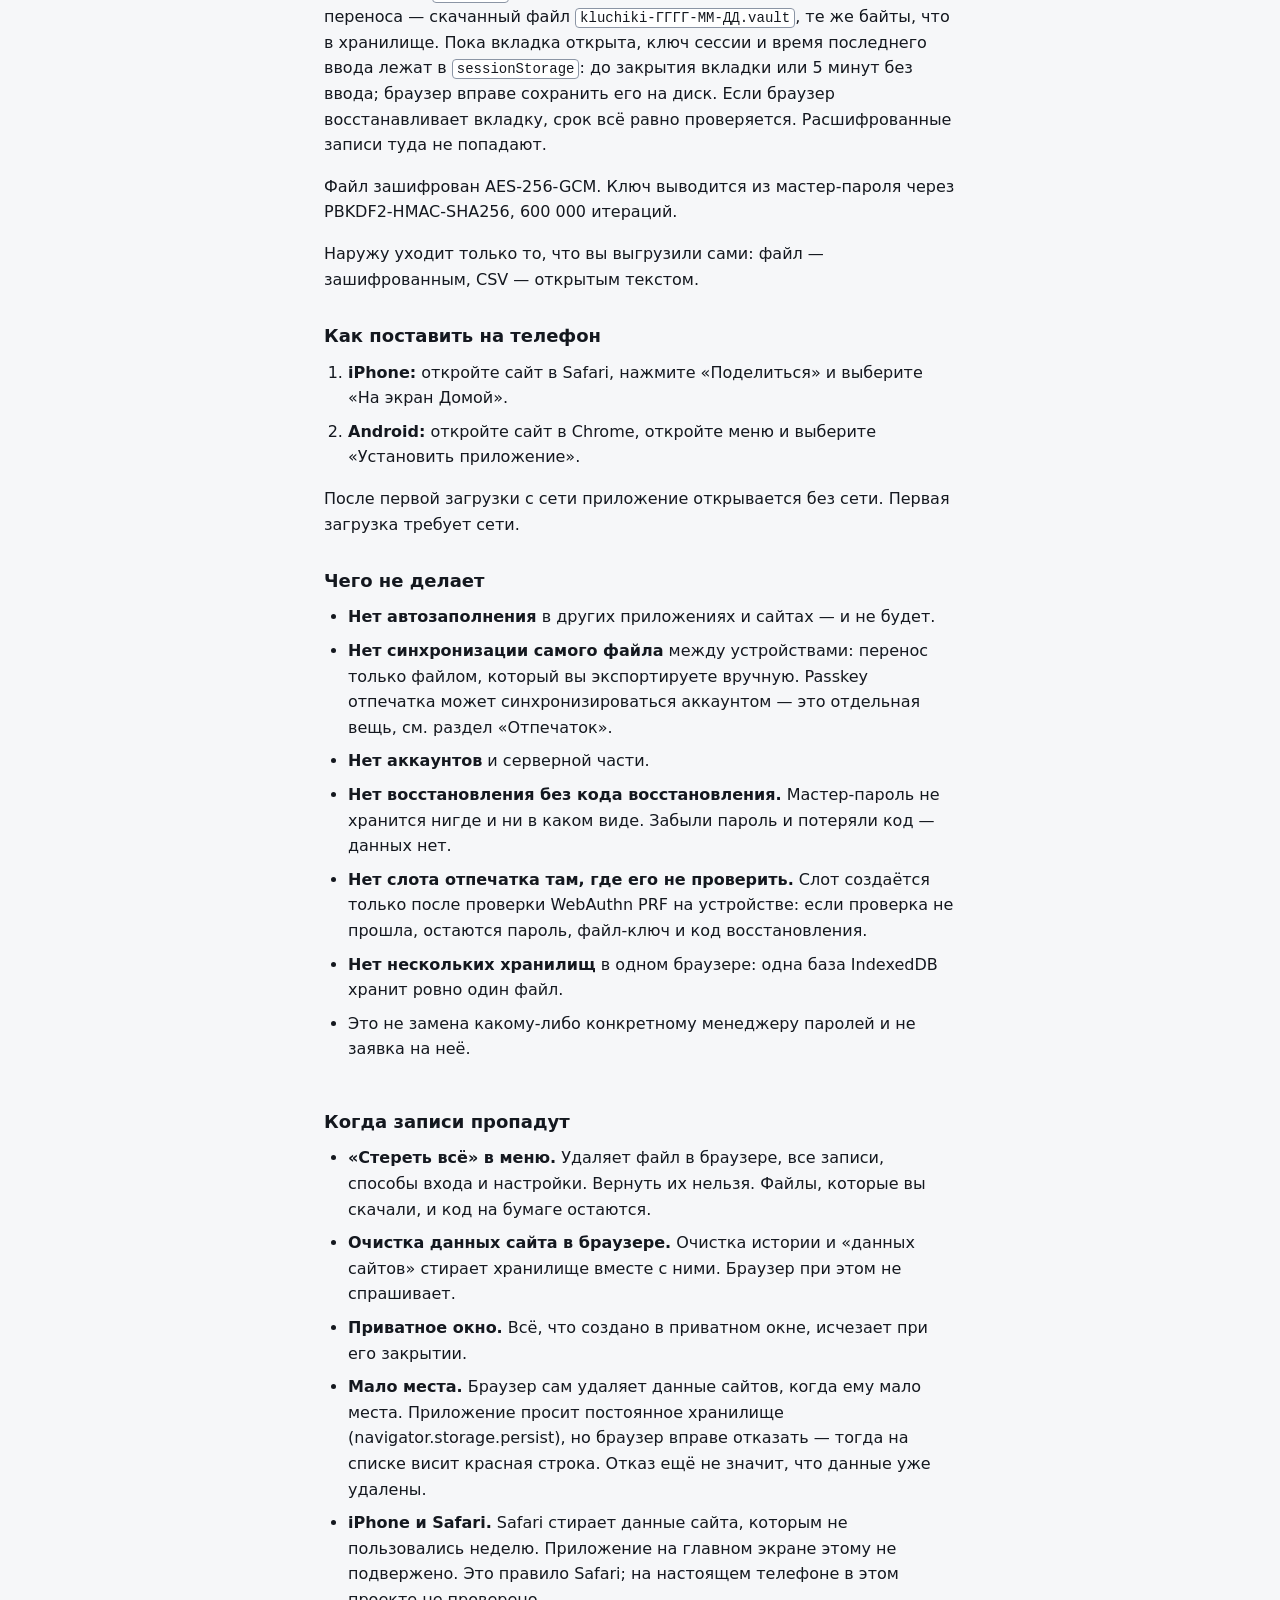
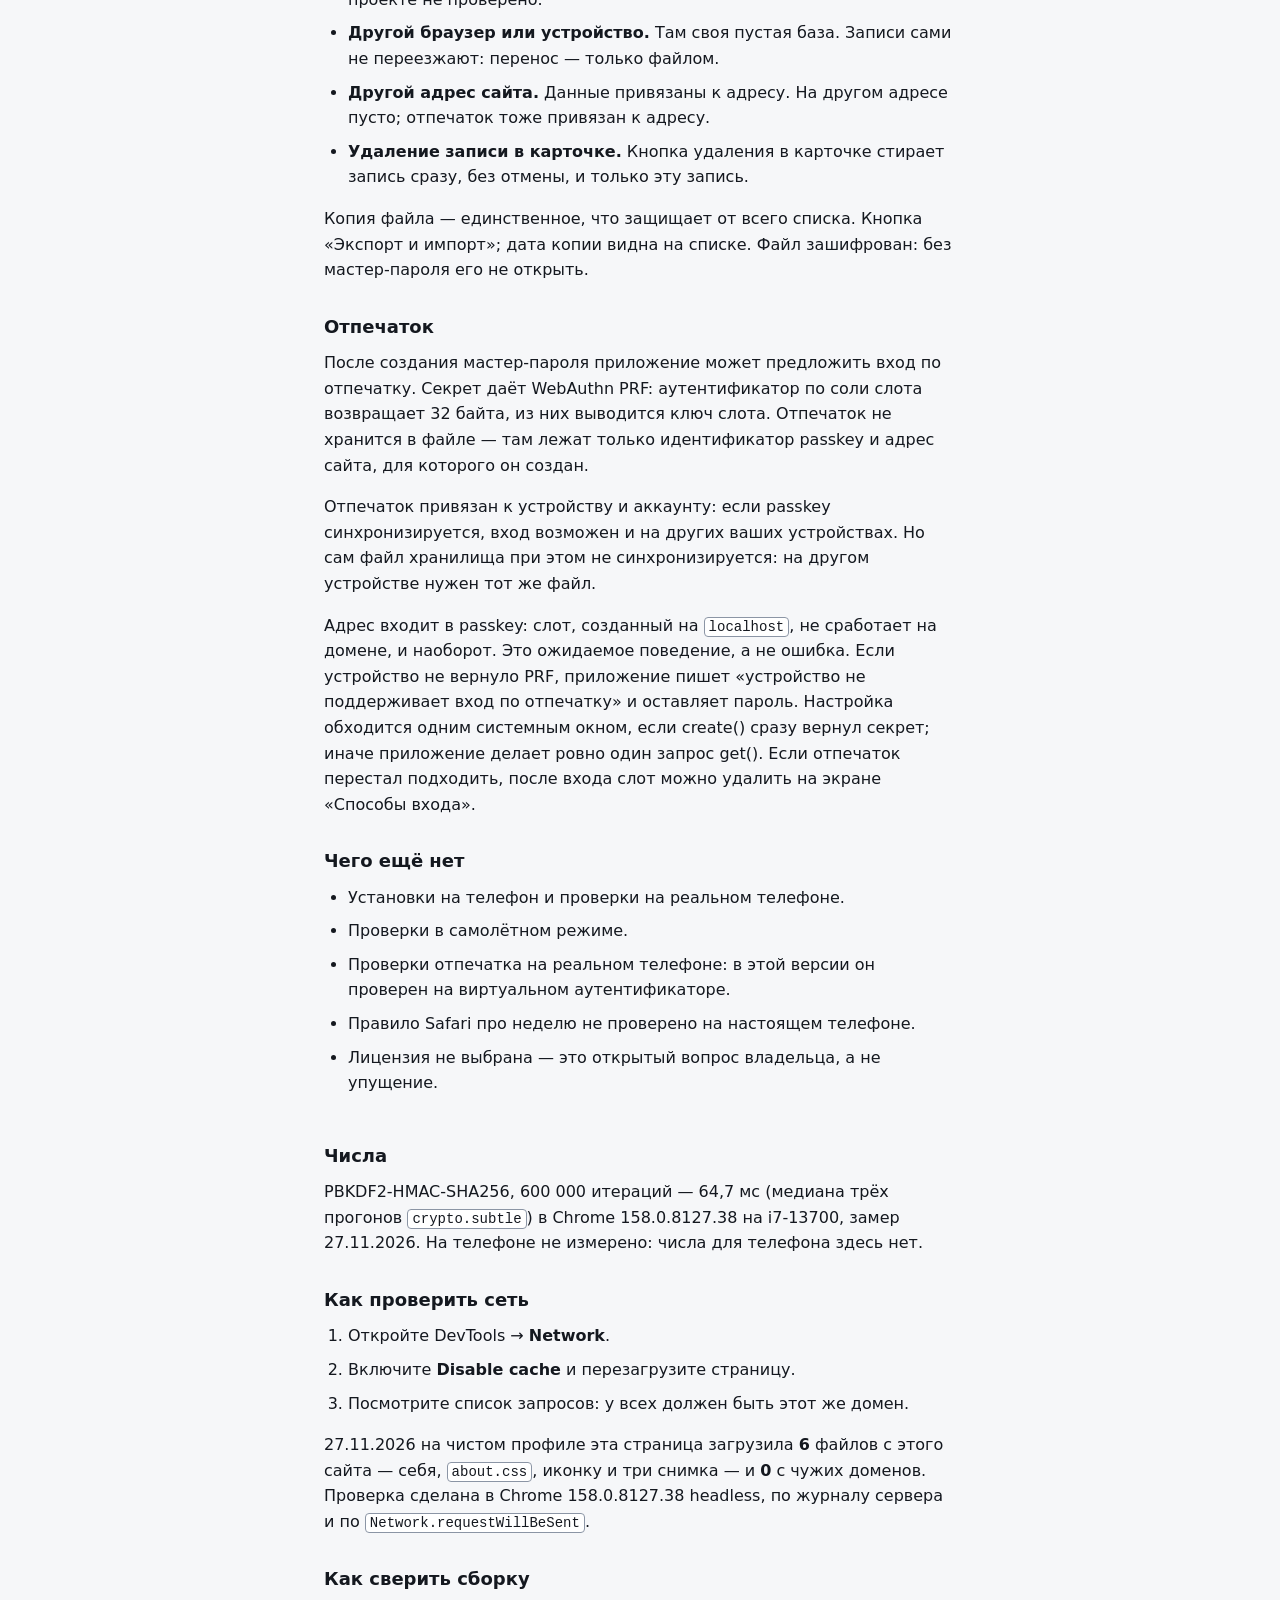
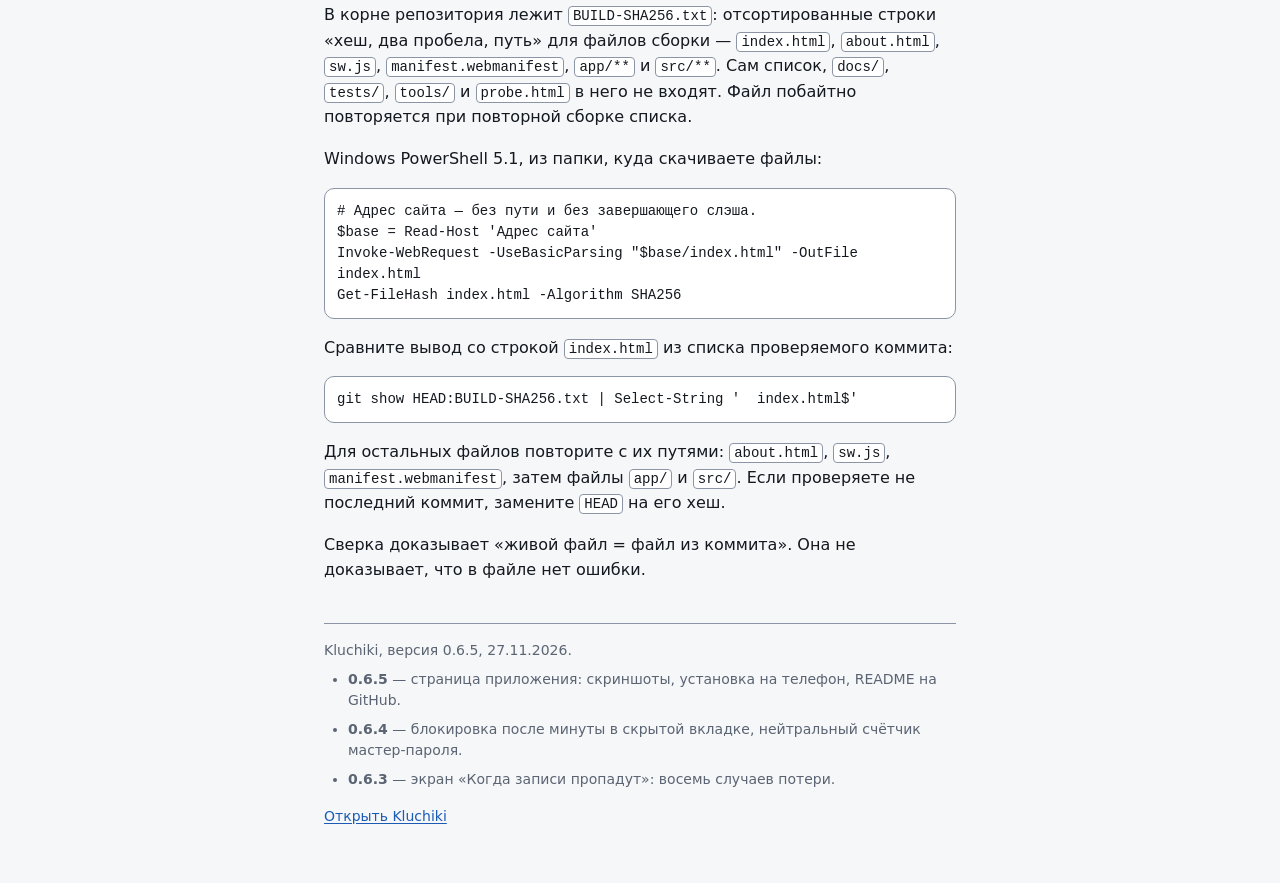
==== commit 4cde1e7c: "Артефакт v0.6.5 из main@bd4644a" ====
--- a/about.html
+++ b/about.html
@@ -7,7 +7,7 @@
 <meta name="referrer" content="no-referrer">
 <meta name="color-scheme" content="dark light">
 <meta name="theme-color" content="#101216">
-<title>Kluchiki — что это и чего нет</title>
+<title>Kluchiki — пароли в браузере</title>
 <link rel="icon" type="image/png" sizes="192x192" href="./app/icons/icon-192.png">
 <link rel="stylesheet" href="./app/about.css">
 </head>
@@ -15,36 +15,57 @@
 <main class="page">
 <header class="hero">
 <p class="wordmark">Kluchiki</p>
-<h1>Что это и чего нет</h1>
-<p class="lead">Офлайновый менеджер паролей: статическая страница, которая считает всё в браузере. Ни аккаунта, ни сервера, ни синхронизации. После первой загрузки страница работает без сети.</p>
-<p class="lead-actions"><a class="button" href="./index.html">Открыть Kluchiki</a></p>
+<h1>Пароли в браузере</h1>
+<p class="lead">Офлайновый менеджер паролей в браузере: ни сервера, ни аккаунта, ни синхронизации.</p>
+<p class="lead-actions"><a class="button" href="./index.html">Открыть Kluchiki</a><a class="button button-secondary" href="#install">Поставить на телефон</a></p>
 </header>
 
 <section>
-<h2>Главное</h2>
+<h2>Скриншоты</h2>
+<div class="shots">
+<figure class="shot">
+<img src="./app/img/list.png" width="360" height="760" alt="Список записей: «Пример: почта» и «Пример: банк»">
+<figcaption>Список записей</figcaption>
+</figure>
+<figure class="shot">
+<img src="./app/img/entry.png" width="360" height="760" alt="Карточка записи «Пример: почта»: поля скрыты точками, у каждого свой глазок">
+<figcaption>Карточка записи</figcaption>
+</figure>
+<figure class="shot">
+<img src="./app/img/create.png" width="360" height="760" alt="Создание хранилища: мастер-пароль, повтор и согласие">
+<figcaption>Создание хранилища</figcaption>
+</figure>
+</div>
+</section>
+
+<section>
+<h2>Что умеет</h2>
 <ul>
-<li><strong>Нет общей базы.</strong> У приложения нет сервера и аккаунта: пароли не стекаются ни в какое общее хранилище. Файл лежит только в вашем браузере — и в копиях, которые вы сами выгрузили.</li>
-<li><strong>Ничего не отправляется.</strong> После загрузки страницы приложение не делает ни одного сетевого запроса, а CSP <code>connect-src 'none'</code> запрещает их из кода. Проверяется за минуту: DevTools → Network.</li>
-<li><strong>На телефоне — зашифровано.</strong> Файл хранится в браузере телефона и зашифрован AES-256-GCM; ключ выводится из мастер-пароля, сам мастер-пароль не сохраняется ни в файле, ни на сервере.</li>
-<li><strong>Лучше заметок и памяти.</strong> В обычных заметках пароль лежит открытым текстом; здесь файл зашифрован, и копию можно унести одним файлом.</li>
-<li><strong>Единственное исключение — выгрузка.</strong> Файл уходит только туда, куда вы его сами отправите; CSV — открытым текстом, приложение об этом предупреждает.</li>
+<li>Создаёт хранилище с мастер-паролем, разблокирует его и блокирует автоматически через 5 минут без ввода и после минуты в скрытой вкладке. Перезагрузка не сбрасывает сессию, пока она свежая.</li>
+<li>Добавляет, правит и удаляет записи; ищет по заголовку, логину, адресу и меткам, понимает другую раскладку, латиницу и одну опечатку. Пароли и логины в списке не показываются; на карточке у полей свой глазок и «Копировать».</li>
+<li>Генерирует пароли.</li>
+<li>Открывает хранилище мастер-паролем, файлом-ключом, кодом восстановления или отпечатком (WebAuthn PRF, если устройство его поддерживает). Мастер-пароль можно сменить; код восстановления показывается один раз.</li>
+<li>Экспортирует и импортирует файл целиком; на списке видна дата последней копии.</li>
+<li>Импортирует и экспортирует CSV. Колонки — как в Kaspersky Password Manager. Импорт настоящего файла Kaspersky проверен 27.11.2026; обратная выгрузка в Kaspersky не проверялась. CSV — открытый текст: приложение предупреждает об этом и не удаляет файл.</li>
+<li>«Стереть всё» удаляет файл в браузере, настройки и прежнюю копию.</li>
+<li>Работает как PWA: после первой загрузки открывается без сети; на ширине 320 px обходится без горизонтальной прокрутки и не делает запросов на чужие домены.</li>
 </ul>
 </section>
 
 <section>
-<h2>Что делает</h2>
-<ul>
-<li>Создаёт хранилище с мастер-паролем, разблокирует его и блокирует автоматически через 5 минут бездействия.</li>
-<li>Добавляет, правит и удаляет записи, ищет по заголовку, логину, адресу и меткам; понимает другую раскладку, латиницу и одну опечатку. Пароли и логины в списке не показываются.</li>
-<li>Генерирует пароли.</li>
-<li>Открывает хранилище паролем, файлом-ключом, кодом восстановления или отпечатком; мастер-пароль можно сменить. Код восстановления показывается один раз.</li>
-<li>Экспортирует и импортирует файл целиком; на списке видна дата последней копии.</li>
-<li>Импортирует и экспортирует CSV. Колонки — как в Kaspersky Password Manager. Импорт настоящего файла Kaspersky проверен 27.11.2026; обратная выгрузка в Kaspersky не проверялась. CSV — открытый текст: приложение предупреждает об этом и не удаляет файл.</li>
-<li>Блокируется через 5 минут без ввода и после минуты в скрытой вкладке. Перезагрузка страницы не сбрасывает сессию, пока не истекли эти 5 минут; ключ сессии хранится в браузере (<code>sessionStorage</code>) до закрытия вкладки или 5 минут без ввода; браузер вправе сохранить его на диск для восстановления сеанса. Если браузер восстанавливает вкладку, срок всё равно проверяется.</li>
-<li>Стирает всё: файл в браузере, настройки и прежнюю копию.</li>
-<li>Работает как PWA: после первой загрузки открывается без сети.</li>
-<li>На ширине 320 px обходится без горизонтальной прокрутки и не делает запросов на чужие домены.</li>
-</ul>
+<h2>Где лежат данные</h2>
+<p>В IndexedDB <code>kluchiki</code>, одним зашифрованным файлом. Копия для переноса — скачанный файл <code>kluchiki-ГГГГ-ММ-ДД.vault</code>, те же байты, что в хранилище. Пока вкладка открыта, ключ сессии и время последнего ввода лежат в <code>sessionStorage</code>: до закрытия вкладки или 5 минут без ввода; браузер вправе сохранить его на диск. Если браузер восстанавливает вкладку, срок всё равно проверяется. Расшифрованные записи туда не попадают.</p>
+<p>Файл зашифрован AES-256-GCM. Ключ выводится из мастер-пароля через PBKDF2-HMAC-SHA256, 600 000 итераций.</p>
+<p>Наружу уходит только то, что вы выгрузили сами: файл — зашифрованным, CSV — открытым текстом.</p>
+</section>
+
+<section id="install">
+<h2>Как поставить на телефон</h2>
+<ol>
+<li><strong>iPhone:</strong> откройте сайт в Safari, нажмите «Поделиться» и выберите «На экран Домой».</li>
+<li><strong>Android:</strong> откройте сайт в Chrome, откройте меню и выберите «Установить приложение».</li>
+</ol>
+<p>После первой загрузки с сети приложение открывается без сети. Первая загрузка требует сети.</p>
 </section>
 
 <section>
@@ -83,9 +104,14 @@
 </section>
 
 <section>
-<h2>Где лежат данные</h2>
-<p>В IndexedDB <code>kluchiki</code>, одним зашифрованным файлом. Копия для переноса — скачанный файл <code>kluchiki-ГГГГ-ММ-ДД.vault</code>, те же байты, что в хранилище. Тело хранилища не дублируется в <code>localStorage</code>. Пока вкладка открыта, ключ сессии и время последнего ввода лежат в <code>sessionStorage</code>: перезагрузка не просит пароль заново. Ключ сессии хранится в браузере до закрытия вкладки или 5 минут без ввода; браузер вправе сохранить его на диск для восстановления сеанса. Если браузер восстанавливает вкладку, срок всё равно проверяется. Расшифрованные записи туда не попадают.</p>
-<p>Файл зашифрован AES-256-GCM. Ключ выводится из мастер-пароля через PBKDF2-HMAC-SHA256, 600 000 итераций.</p>
+<h2>Чего ещё нет</h2>
+<ul>
+<li>Установки на телефон и проверки на реальном телефоне.</li>
+<li>Проверки в самолётном режиме.</li>
+<li>Проверки отпечатка на реальном телефоне: в этой версии он проверен на виртуальном аутентификаторе.</li>
+<li>Правило Safari про неделю не проверено на настоящем телефоне.</li>
+<li>Лицензия не выбрана — это открытый вопрос владельца, а не упущение.</li>
+</ul>
 </section>
 
 <section>
@@ -100,7 +126,7 @@
 <li>Включите <strong>Disable cache</strong> и перезагрузите страницу.</li>
 <li>Посмотрите список запросов: у всех должен быть этот же домен.</li>
 </ol>
-<p>27.11.2026 на чистом профиле эта страница загрузила <strong>3</strong> файла с этого сайта — себя, <code>about.css</code> и иконку — и <strong>0</strong> с чужих доменов. Проверка сделана в Chrome 158.0.8127.38 headless, по журналу сервера и по <code>Network.requestWillBeSent</code>.</p>
+<p>27.11.2026 на чистом профиле эта страница загрузила <strong>6</strong> файлов с этого сайта — себя, <code>about.css</code>, иконку и три снимка — и <strong>0</strong> с чужих доменов. Проверка сделана в Chrome 158.0.8127.38 headless, по журналу сервера и по <code>Network.requestWillBeSent</code>.</p>
 </section>
 
 <section>
@@ -117,19 +143,13 @@
 <p>Сверка доказывает «живой файл = файл из коммита». Она не доказывает, что в файле нет ошибки.</p>
 </section>
 
-<section>
-<h2>Чего ещё нет</h2>
-<ul>
-<li>Установки на телефон и проверки на реальном телефоне.</li>
-<li>Проверки в самолётном режиме.</li>
-<li>Проверки отпечатка на реальном телефоне: в этой версии он проверен на виртуальном аутентификаторе.</li>
-<li>Правило Safari про неделю не проверено на настоящем телефоне.</li>
-<li>Лицензия не выбрана — это открытый вопрос владельца, а не упущение.</li>
+<footer class="footer">
+<p>Kluchiki, версия 0.6.5, 27.11.2026.</p>
+<ul class="changes">
+<li><strong>0.6.5</strong> — страница приложения: скриншоты, установка на телефон, README на GitHub.</li>
+<li><strong>0.6.4</strong> — блокировка после минуты в скрытой вкладке, нейтральный счётчик мастер-пароля.</li>
+<li><strong>0.6.3</strong> — экран «Когда записи пропадут»: восемь случаев потери.</li>
 </ul>
-</section>
-
-<footer class="footer">
-<p>Kluchiki, версия 0.6.4, 27.11.2026. Исходники — в репозитории проекта; страница собрана из тех же файлов, что и приложение.</p>
 <p><a href="./index.html">Открыть Kluchiki</a></p>
 </footer>
 </main>
--- a/app/about.css
+++ b/app/about.css
@@ -86,6 +86,9 @@
 }
 
 .lead-actions {
+  display: flex;
+  flex-wrap: wrap;
+  gap: 12px;
   margin: 24px 0 0;
 }
 
@@ -145,6 +148,48 @@
   text-decoration: none;
 }
 
+.button-secondary {
+  border-color: var(--accent);
+  background: none;
+  color: var(--accent);
+}
+
+/* Три кадра 360×760: на узком экране в столбик, на широком — в ряд. */
+.shots {
+  display: grid;
+  grid-template-columns: 1fr;
+  gap: 16px;
+  margin: 0 0 16px;
+}
+
+@media (min-width: 600px) {
+  .shots {
+    grid-template-columns: repeat(3, 1fr);
+  }
+}
+
+.shot {
+  margin: 0;
+  padding: 8px;
+  background: var(--surface);
+  border: 1px solid var(--border);
+  border-radius: 10px;
+}
+
+.shot img {
+  display: block;
+  width: 100%;
+  height: auto;
+  border-radius: 6px;
+}
+
+.shot figcaption {
+  margin-top: 8px;
+  font: 400 14px/1.5 var(--font-text);
+  color: var(--muted);
+  text-align: center;
+}
+
 code {
   font: 400 14px/1.5 var(--font-mono);
   background: var(--surface);
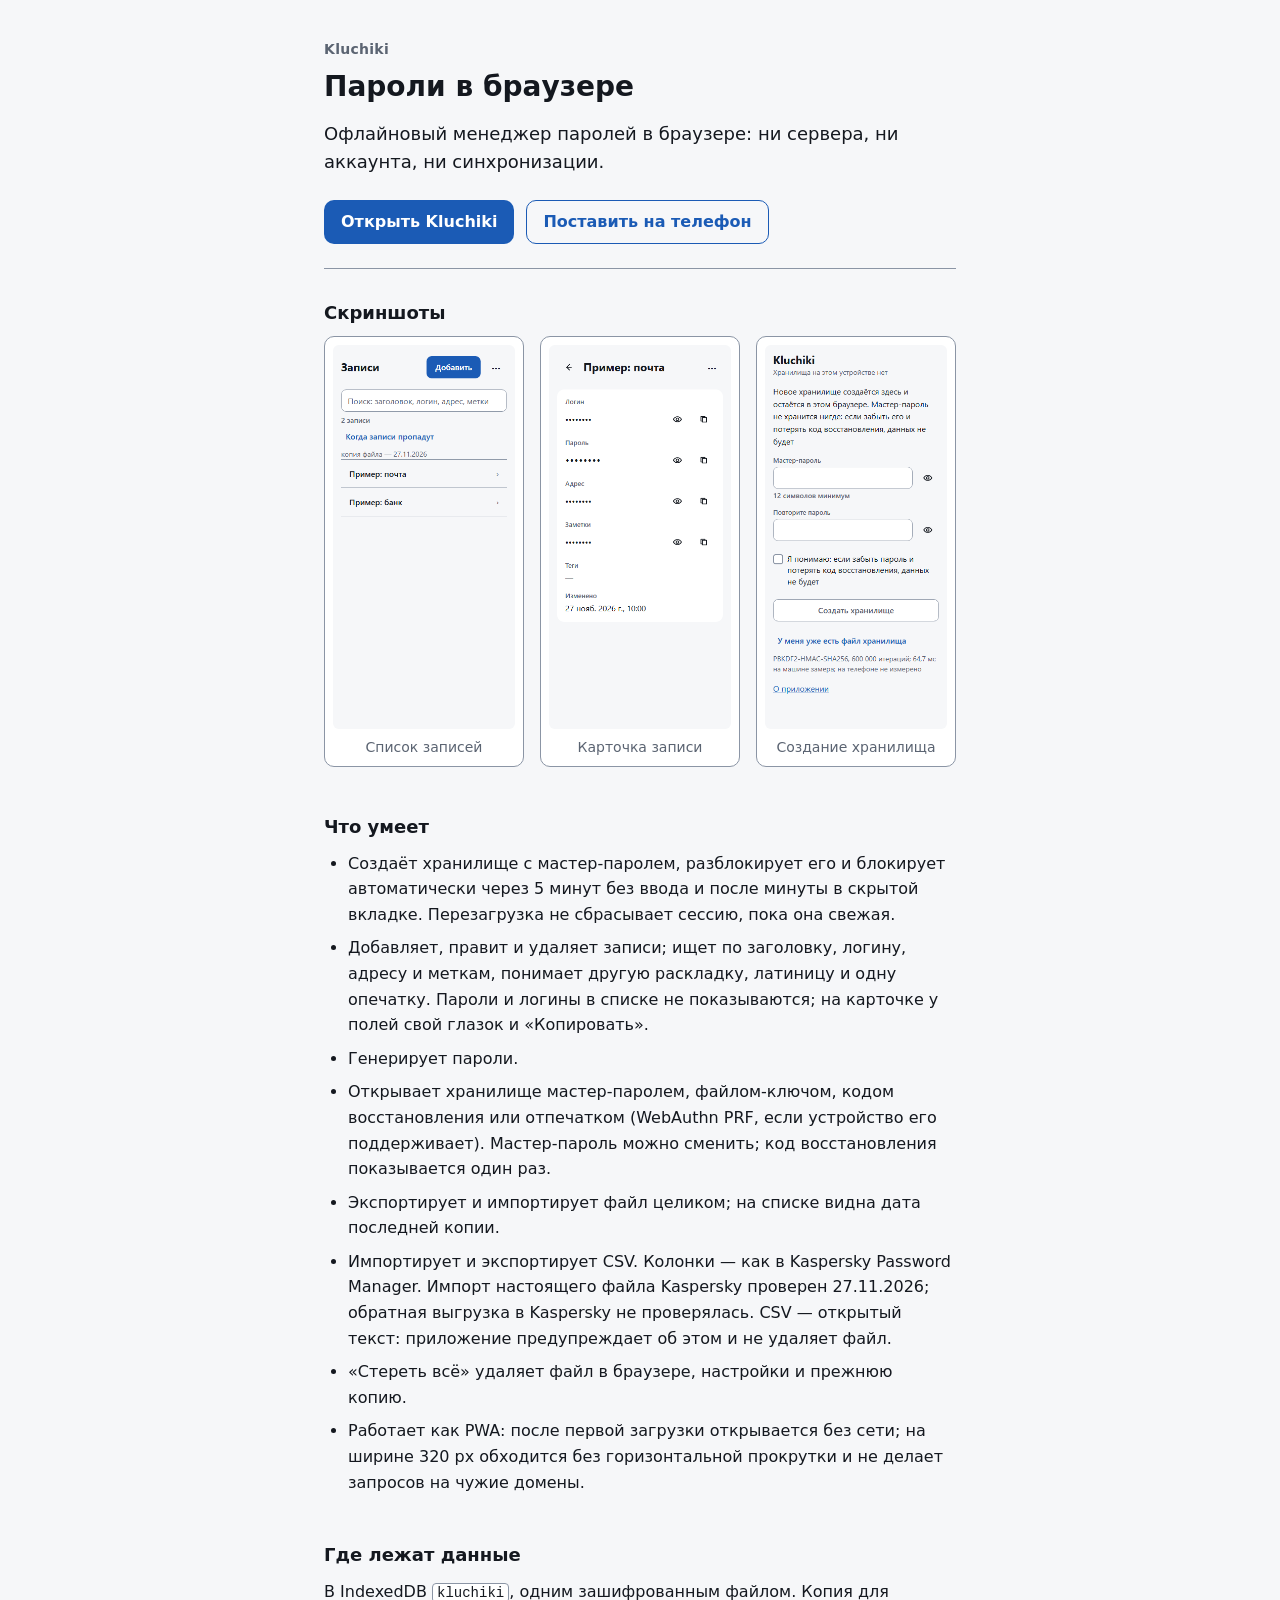
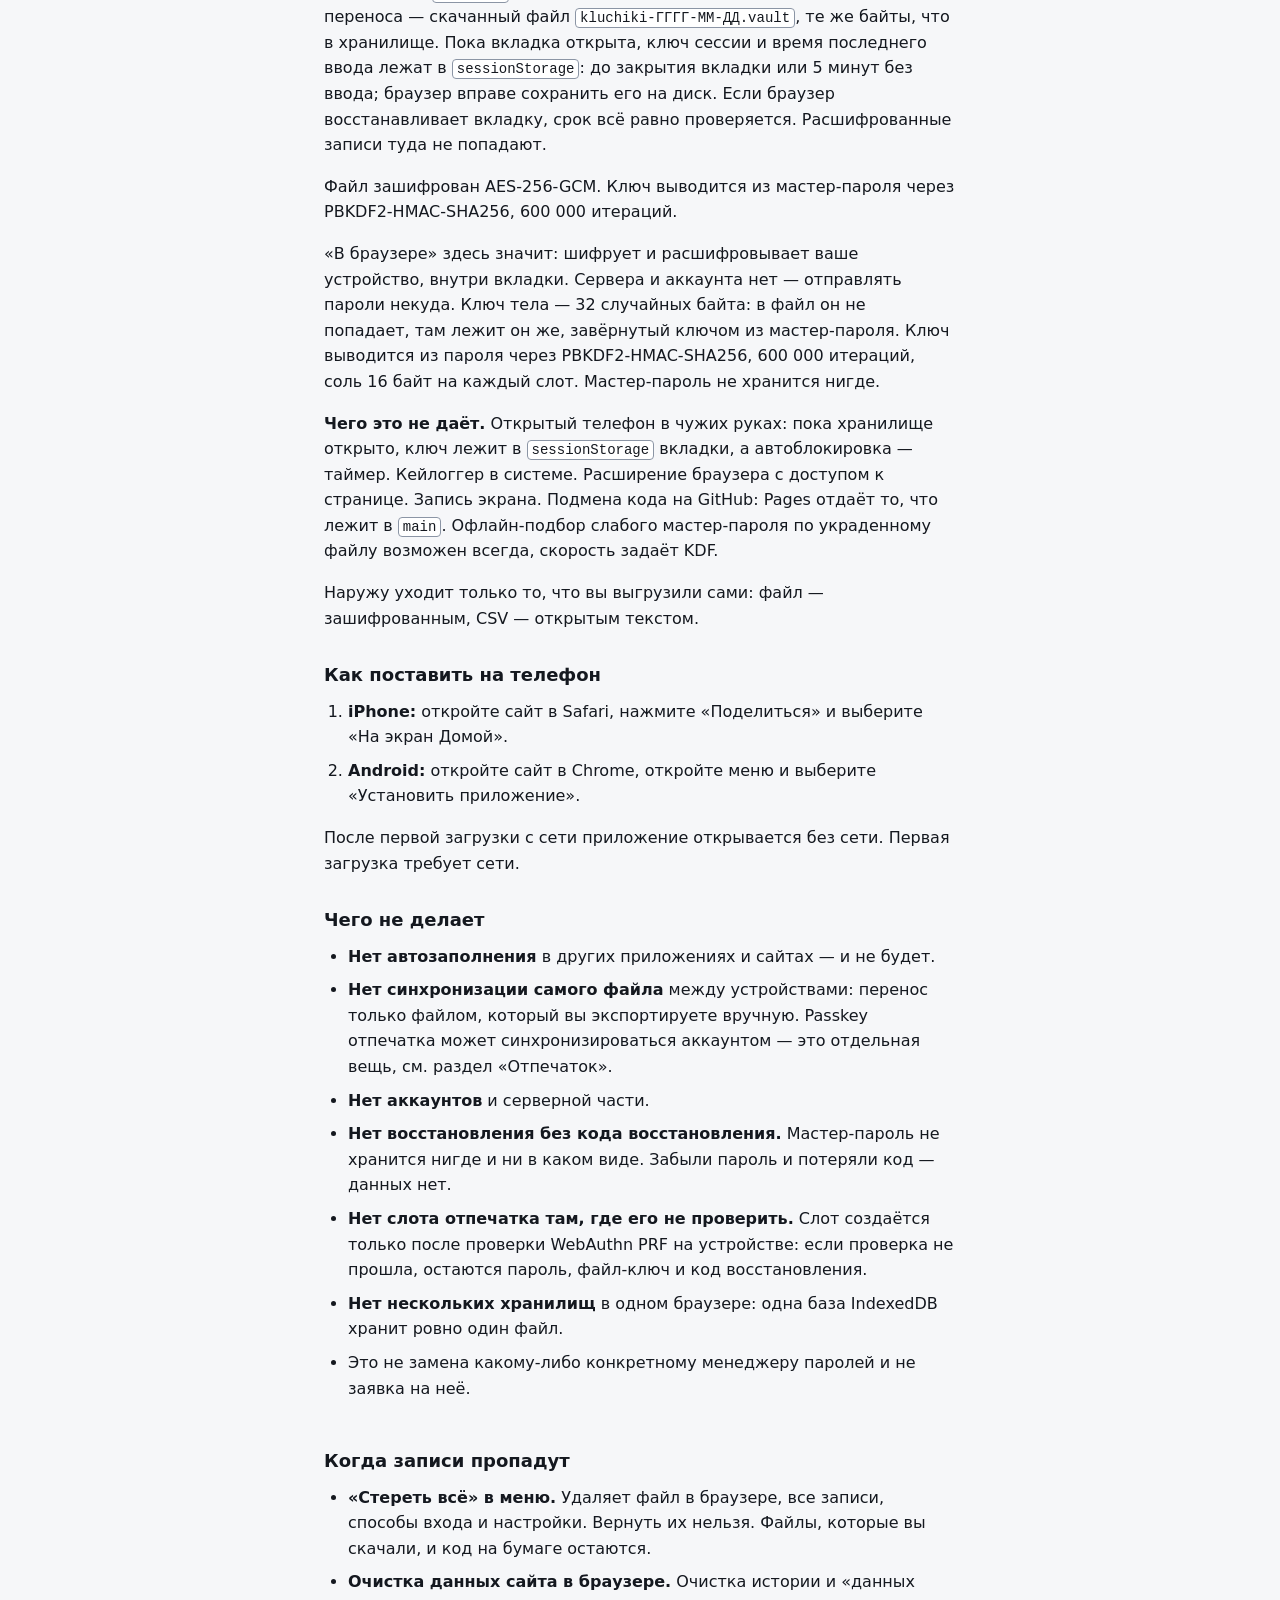
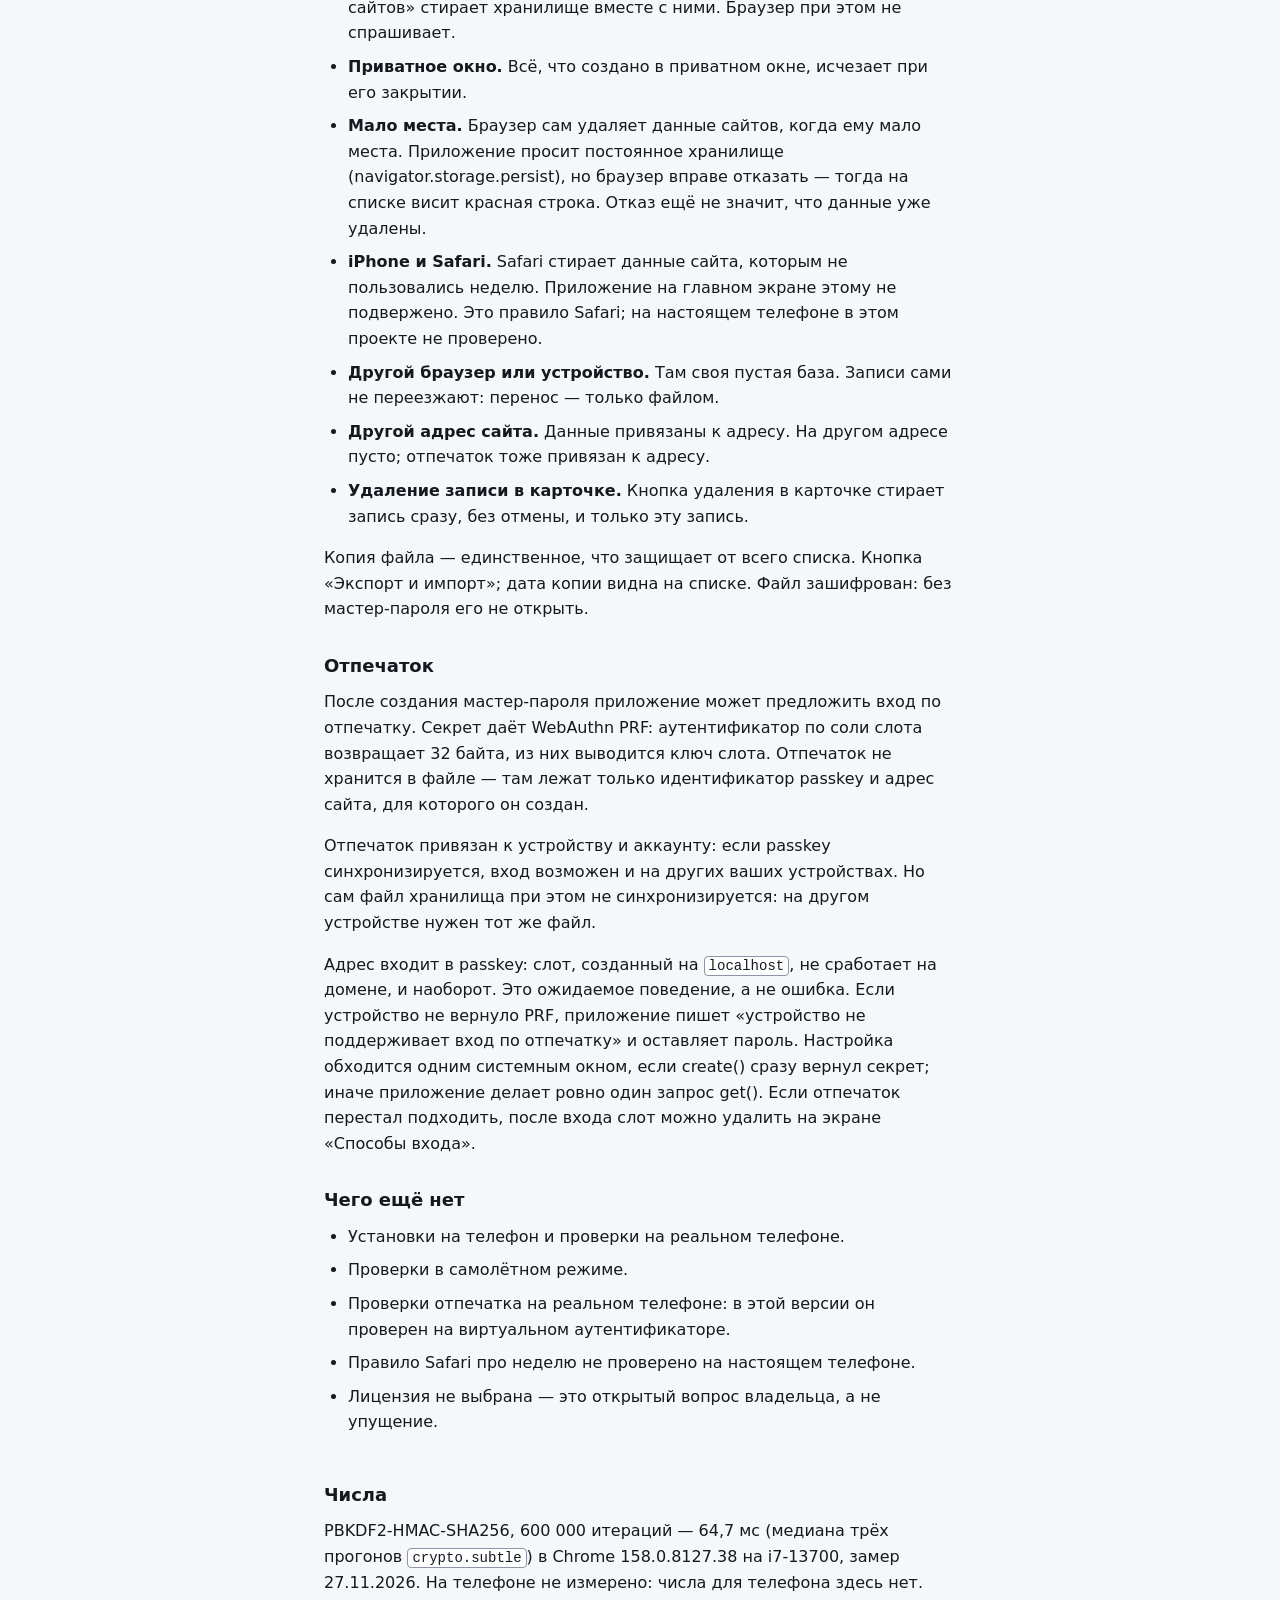
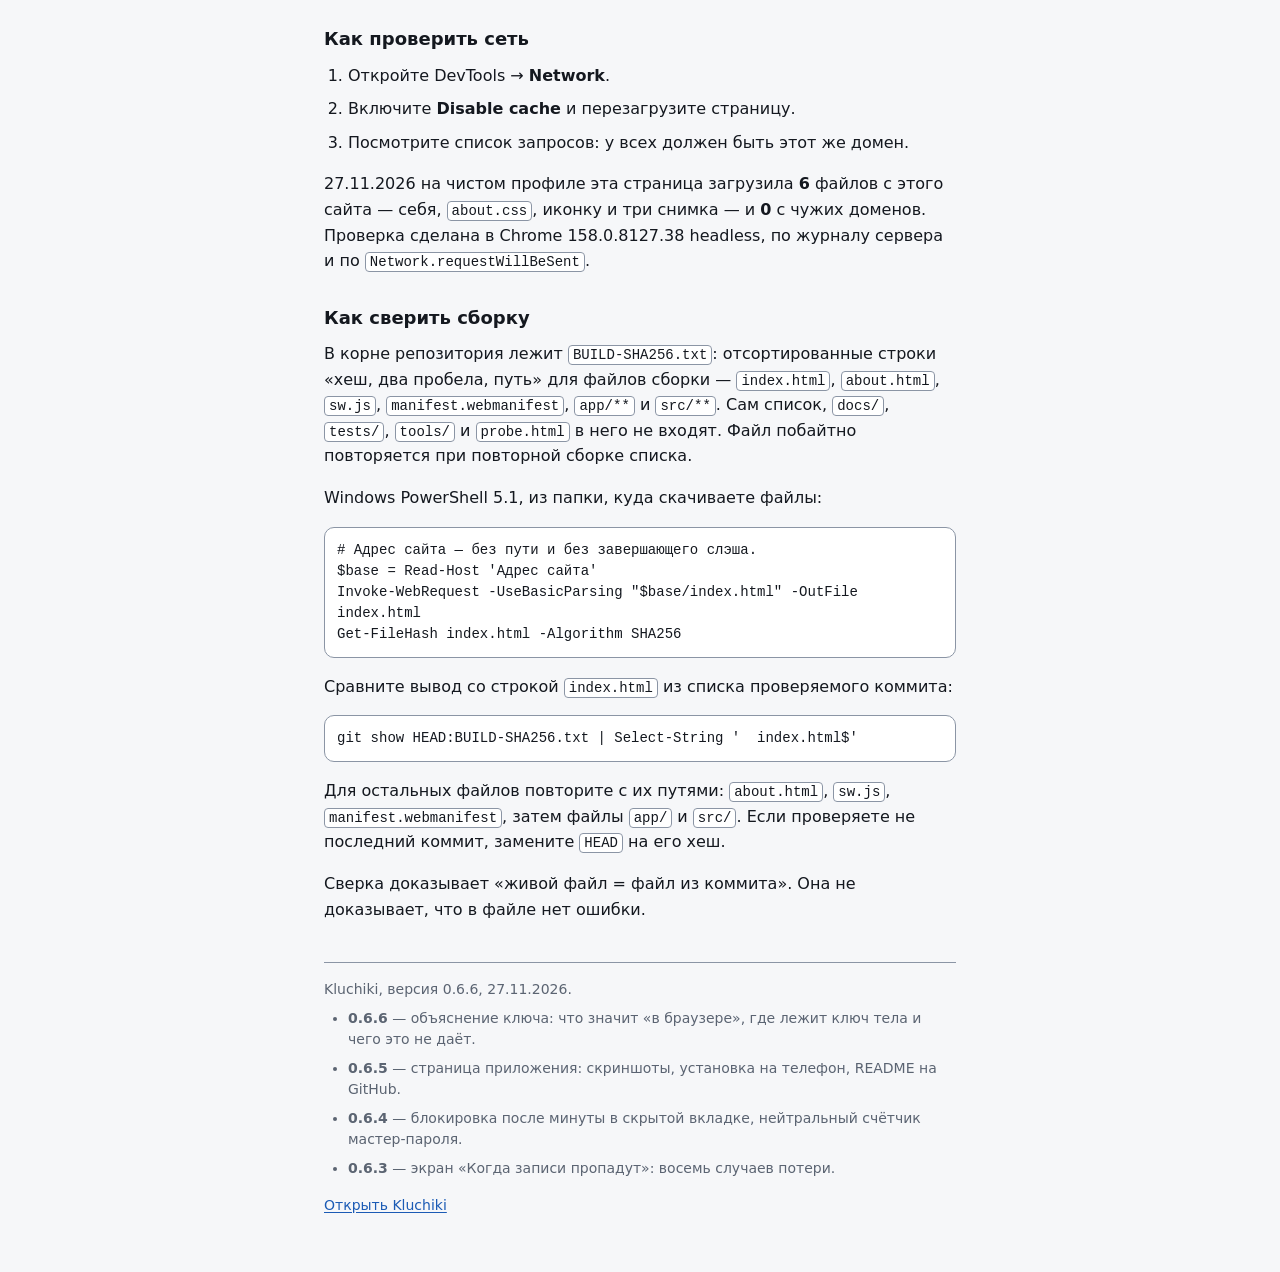
==== commit 3a8a0db9: "Артефакт v0.6.6 из main@dab76be" ====
--- a/about.html
+++ b/about.html
@@ -56,6 +56,8 @@
 <h2>Где лежат данные</h2>
 <p>В IndexedDB <code>kluchiki</code>, одним зашифрованным файлом. Копия для переноса — скачанный файл <code>kluchiki-ГГГГ-ММ-ДД.vault</code>, те же байты, что в хранилище. Пока вкладка открыта, ключ сессии и время последнего ввода лежат в <code>sessionStorage</code>: до закрытия вкладки или 5 минут без ввода; браузер вправе сохранить его на диск. Если браузер восстанавливает вкладку, срок всё равно проверяется. Расшифрованные записи туда не попадают.</p>
 <p>Файл зашифрован AES-256-GCM. Ключ выводится из мастер-пароля через PBKDF2-HMAC-SHA256, 600 000 итераций.</p>
+<p>«В браузере» здесь значит: шифрует и расшифровывает ваше устройство, внутри вкладки. Сервера и аккаунта нет — отправлять пароли некуда. Ключ тела — 32 случайных байта: в файл он не попадает, там лежит он же, завёрнутый ключом из мастер-пароля. Ключ выводится из пароля через PBKDF2-HMAC-SHA256, 600 000 итераций, соль 16 байт на каждый слот. Мастер-пароль не хранится нигде.</p>
+<p><strong>Чего это не даёт.</strong> Открытый телефон в чужих руках: пока хранилище открыто, ключ лежит в <code>sessionStorage</code> вкладки, а автоблокировка — таймер. Кейлоггер в системе. Расширение браузера с доступом к странице. Запись экрана. Подмена кода на GitHub: Pages отдаёт то, что лежит в <code>main</code>. Офлайн-подбор слабого мастер-пароля по украденному файлу возможен всегда, скорость задаёт KDF.</p>
 <p>Наружу уходит только то, что вы выгрузили сами: файл — зашифрованным, CSV — открытым текстом.</p>
 </section>
 
@@ -144,8 +146,9 @@
 </section>
 
 <footer class="footer">
-<p>Kluchiki, версия 0.6.5, 27.11.2026.</p>
+<p>Kluchiki, версия 0.6.6, 27.11.2026.</p>
 <ul class="changes">
+<li><strong>0.6.6</strong> — объяснение ключа: что значит «в браузере», где лежит ключ тела и чего это не даёт.</li>
 <li><strong>0.6.5</strong> — страница приложения: скриншоты, установка на телефон, README на GitHub.</li>
 <li><strong>0.6.4</strong> — блокировка после минуты в скрытой вкладке, нейтральный счётчик мастер-пароля.</li>
 <li><strong>0.6.3</strong> — экран «Когда записи пропадут»: восемь случаев потери.</li>
